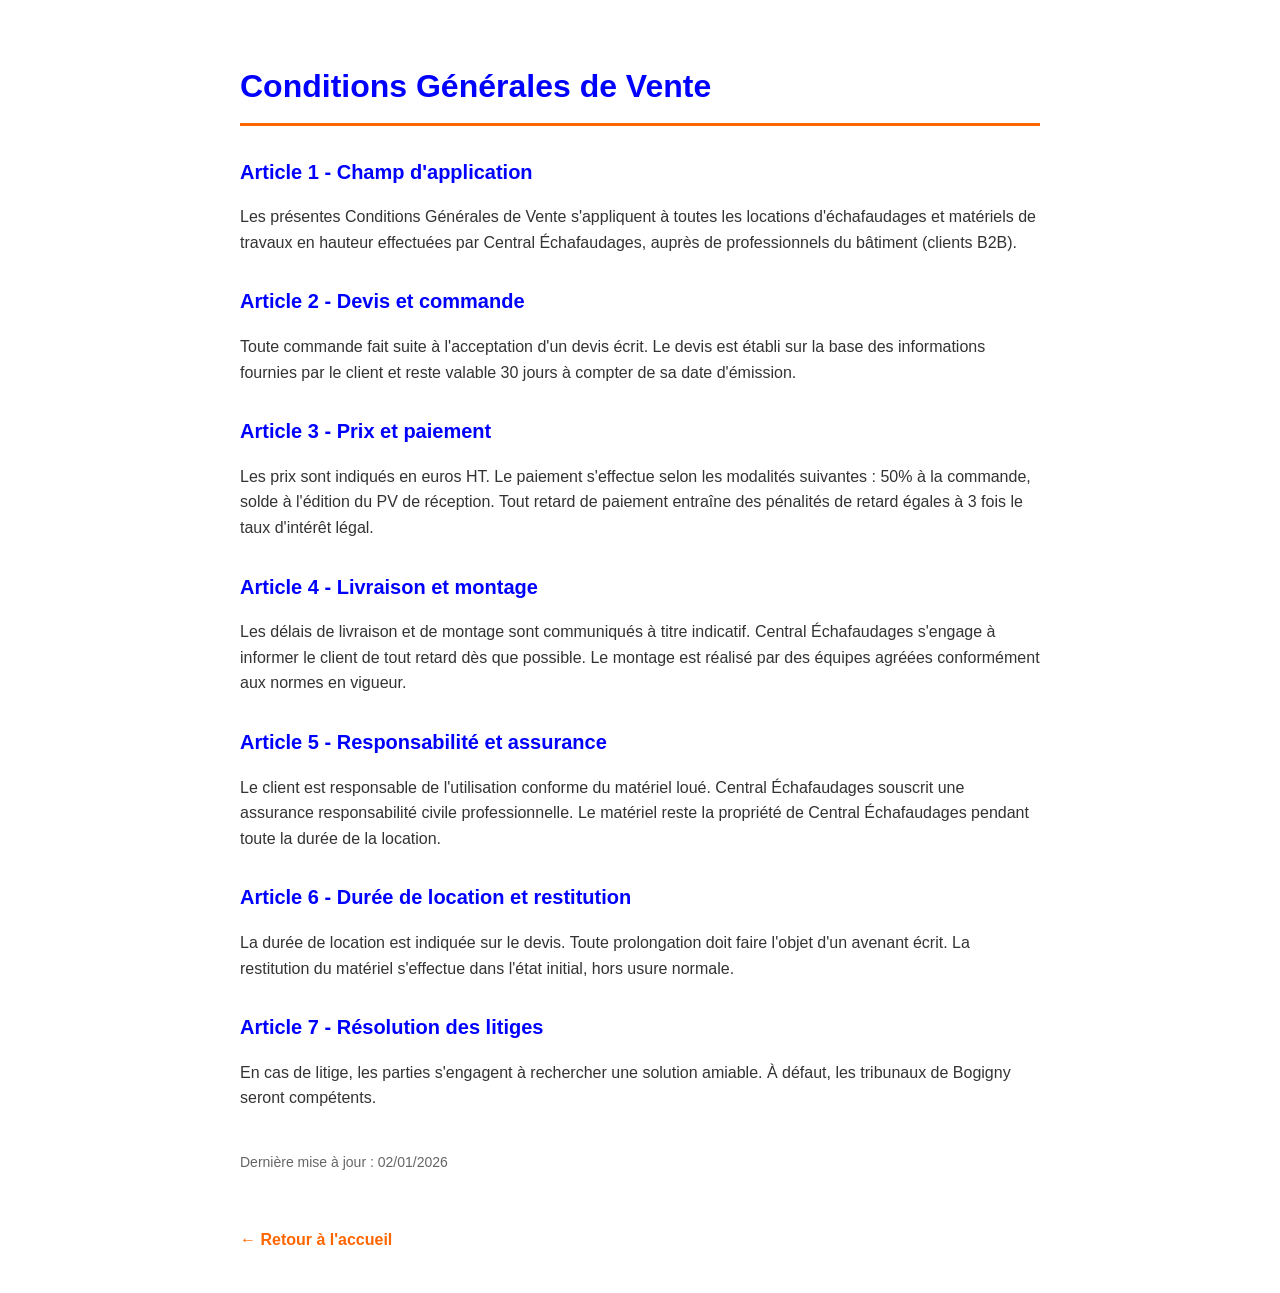
==== cgv.html @ e976c623 "Add files via upload" ====
<!DOCTYPE html>
<html lang="fr">
<head>
    <meta charset="UTF-8">
    <meta name="viewport" content="width=device-width, initial-scale=1.0">
    <title>CGV | Central Échafaudages</title>
    <style>
        body {
            font-family: -apple-system, BlinkMacSystemFont, 'Segoe UI', Roboto, sans-serif;
            max-width: 800px;
            margin: 0 auto;
            padding: 40px 20px;
            line-height: 1.6;
            color: #333;
        }
        h1 {
            color: #0000FF;
            border-bottom: 3px solid #FF6600;
            padding-bottom: 10px;
        }
        h2 {
            color: #0000FF;
            margin-top: 30px;
            font-size: 20px;
        }
        .back {
            display: inline-block;
            margin-top: 40px;
            color: #FF6600;
            text-decoration: none;
            font-weight: 600;
        }
    </style>
</head>
<body>
    <h1>Conditions Générales de Vente</h1>
    
    <h2>Article 1 - Champ d'application</h2>
    <p>Les présentes Conditions Générales de Vente s'appliquent à toutes les locations d'échafaudages et matériels de travaux en hauteur effectuées par Central Échafaudages, auprès de professionnels du bâtiment (clients B2B).</p>
    
    <h2>Article 2 - Devis et commande</h2>
    <p>Toute commande fait suite à l'acceptation d'un devis écrit. Le devis est établi sur la base des informations fournies par le client et reste valable 30 jours à compter de sa date d'émission.</p>
    
    <h2>Article 3 - Prix et paiement</h2>
    <p>Les prix sont indiqués en euros HT. Le paiement s'effectue selon les modalités suivantes : 50% à la commande, solde à l'édition du PV de réception. Tout retard de paiement entraîne des pénalités de retard égales à 3 fois le taux d'intérêt légal.</p>
    
    <h2>Article 4 - Livraison et montage</h2>
    <p>Les délais de livraison et de montage sont communiqués à titre indicatif. Central Échafaudages s'engage à informer le client de tout retard dès que possible. Le montage est réalisé par des équipes agréées conformément aux normes en vigueur.</p>
    
    <h2>Article 5 - Responsabilité et assurance</h2>
    <p>Le client est responsable de l'utilisation conforme du matériel loué. Central Échafaudages souscrit une assurance responsabilité civile professionnelle. Le matériel reste la propriété de Central Échafaudages pendant toute la durée de la location.</p>
    
    <h2>Article 6 - Durée de location et restitution</h2>
    <p>La durée de location est indiquée sur le devis. Toute prolongation doit faire l'objet d'un avenant écrit. La restitution du matériel s'effectue dans l'état initial, hors usure normale.</p>
    
    <h2>Article 7 - Résolution des litiges</h2>
    <p>En cas de litige, les parties s'engagent à rechercher une solution amiable. À défaut, les tribunaux de Bogigny seront compétents.</p>
    
    <p style="margin-top: 40px; color: #666; font-size: 14px;">Dernière mise à jour : 02/01/2026</p>

    <a href="index.html" class="back">← Retour à l'accueil</a>
</body>
</html>
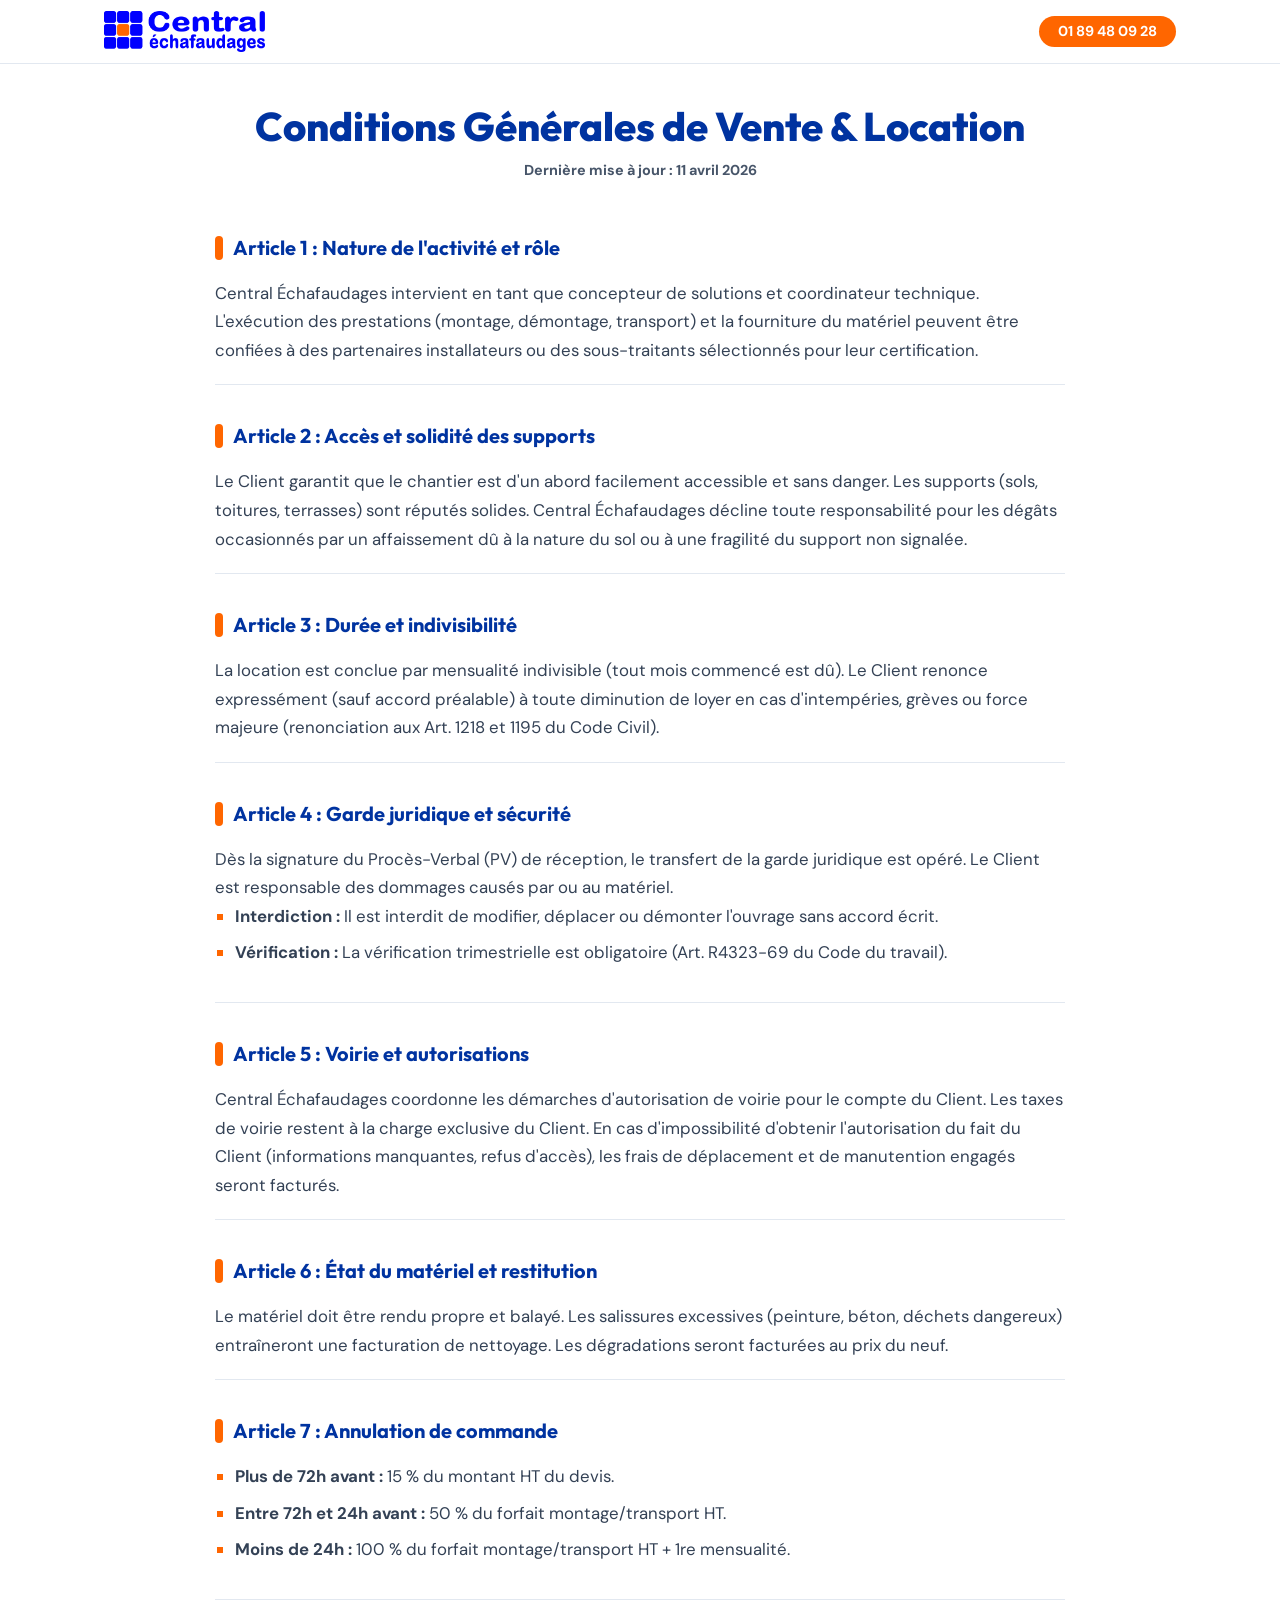
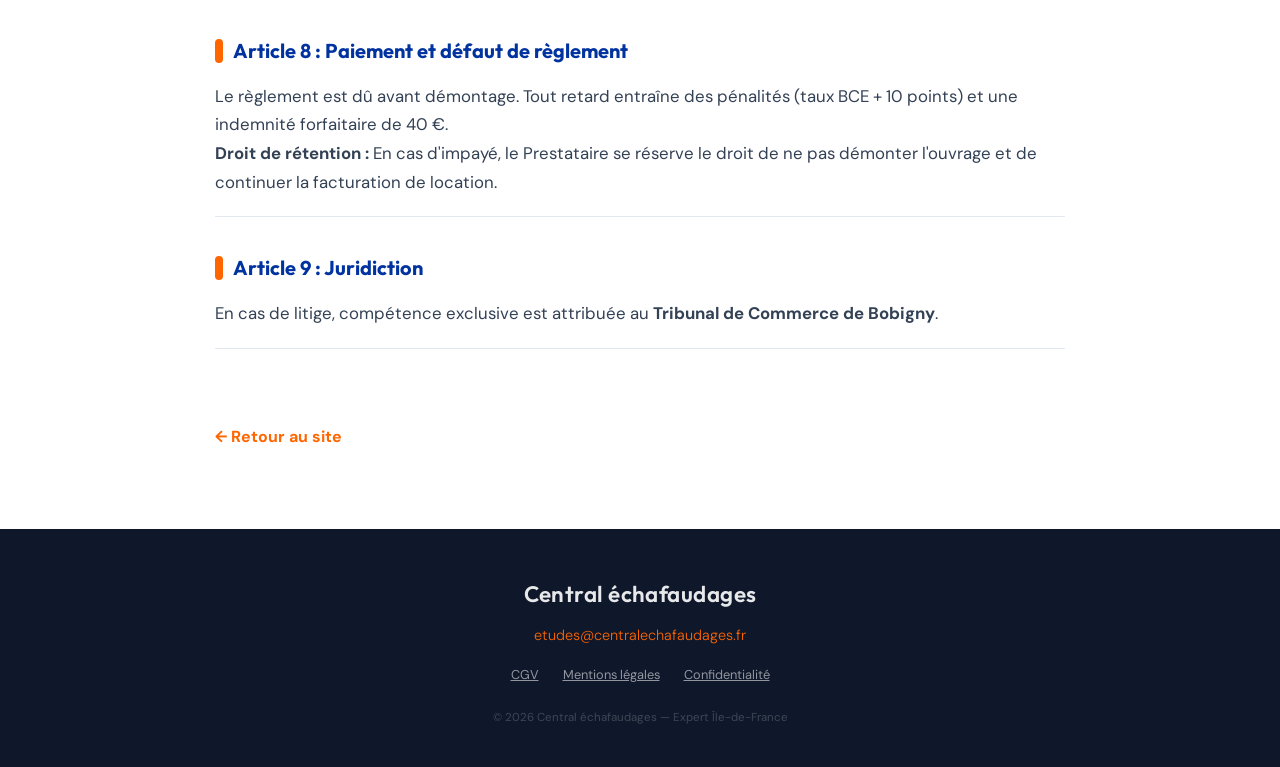
==== commit 601e758a: "Update cgv.html" ====
--- a/cgv.html
+++ b/cgv.html
@@ -4,60 +4,149 @@
     <meta charset="UTF-8">
     <meta name="viewport" content="width=device-width, initial-scale=1.0">
     <title>CGV | Central Échafaudages</title>
+    <meta name="description" content="Conditions Générales de Vente et de Location - Central Échafaudages">
+
+    <link rel="preconnect" href="https://fonts.googleapis.com">
+    <link rel="preconnect" href="https://fonts.gstatic.com" crossorigin>
+    <link href="https://fonts.googleapis.com/css2?family=DM+Sans:wght@400;700&family=Outfit:wght@700;800&display=swap" rel="stylesheet">
+    <link rel="stylesheet" href="style.css">
+
     <style>
-        body {
-            font-family: -apple-system, BlinkMacSystemFont, 'Segoe UI', Roboto, sans-serif;
-            max-width: 800px;
-            margin: 0 auto;
-            padding: 40px 20px;
-            line-height: 1.6;
-            color: #333;
+        html { scroll-snap-type: none !important; }
+        main {
+            padding-top: calc(var(--hh) + 40px);
+            padding-bottom: 80px;
+            background-color: #fff;
         }
-        h1 {
-            color: #0000FF;
-            border-bottom: 3px solid #FF6600;
-            padding-bottom: 10px;
+        .legal-content { max-width: 850px; margin: 0 auto; color: var(--dark); }
+        .legal-header { margin-bottom: 50px; text-align: center; }
+        .legal-header h1 { color: var(--blue); font-size: clamp(1.8rem, 5vw, 2.5rem); margin-bottom: 10px; }
+        .legal-header p  { font-size: 0.9rem; color: var(--mid); font-weight: 700; }
+        .article { margin-bottom: 35px; padding-bottom: 20px; border-bottom: 1px solid var(--border); }
+        .article h2 {
+            color: var(--blue); font-size: 1.25rem; margin-bottom: 15px;
+            display: flex; align-items: center; gap: 10px;
         }
-        h2 {
-            color: #0000FF;
-            margin-top: 30px;
-            font-size: 20px;
+        .article h2::before {
+            content: ""; display: inline-block; width: 8px; height: 24px;
+            background-color: var(--orange); border-radius: 4px; flex-shrink: 0;
         }
-        .back {
-            display: inline-block;
-            margin-top: 40px;
-            color: #FF6600;
-            text-decoration: none;
-            font-weight: 600;
+        .article p, .article li { font-size: 1.05rem; line-height: 1.7; color: #334155; }
+        .article ul { margin-bottom: 15px; padding-left: 20px; }
+        .article li { margin-bottom: 8px; list-style-type: square; color: var(--orange); }
+        .article li span { color: #334155; }
+        .back-link {
+            display: inline-flex; align-items: center; margin-top: 40px;
+            color: var(--orange); text-decoration: none; font-weight: 700;
+            transition: transform 0.2s;
         }
+        .back-link:hover { transform: translateX(-5px); }
+        @media print { header, footer, .back-link { display: none !important; } main { padding-top: 0; } }
     </style>
 </head>
 <body>
-    <h1>Conditions Générales de Vente</h1>
-    
-    <h2>Article 1 - Champ d'application</h2>
-    <p>Les présentes Conditions Générales de Vente s'appliquent à toutes les locations d'échafaudages et matériels de travaux en hauteur effectuées par Central Échafaudages, auprès de professionnels du bâtiment (clients B2B).</p>
-    
-    <h2>Article 2 - Devis et commande</h2>
-    <p>Toute commande fait suite à l'acceptation d'un devis écrit. Le devis est établi sur la base des informations fournies par le client et reste valable 30 jours à compter de sa date d'émission.</p>
-    
-    <h2>Article 3 - Prix et paiement</h2>
-    <p>Les prix sont indiqués en euros HT. Le paiement s'effectue selon les modalités suivantes : 50% à la commande, solde à l'édition du PV de réception. Tout retard de paiement entraîne des pénalités de retard égales à 3 fois le taux d'intérêt légal.</p>
-    
-    <h2>Article 4 - Livraison et montage</h2>
-    <p>Les délais de livraison et de montage sont communiqués à titre indicatif. Central Échafaudages s'engage à informer le client de tout retard dès que possible. Le montage est réalisé par des équipes agréées conformément aux normes en vigueur.</p>
-    
-    <h2>Article 5 - Responsabilité et assurance</h2>
-    <p>Le client est responsable de l'utilisation conforme du matériel loué. Central Échafaudages souscrit une assurance responsabilité civile professionnelle. Le matériel reste la propriété de Central Échafaudages pendant toute la durée de la location.</p>
-    
-    <h2>Article 6 - Durée de location et restitution</h2>
-    <p>La durée de location est indiquée sur le devis. Toute prolongation doit faire l'objet d'un avenant écrit. La restitution du matériel s'effectue dans l'état initial, hors usure normale.</p>
-    
-    <h2>Article 7 - Résolution des litiges</h2>
-    <p>En cas de litige, les parties s'engagent à rechercher une solution amiable. À défaut, les tribunaux de Bogigny seront compétents.</p>
-    
-    <p style="margin-top: 40px; color: #666; font-size: 14px;">Dernière mise à jour : 02/01/2026</p>
 
-    <a href="index.html" class="back">← Retour à l'accueil</a>
+    <header>
+        <div class="container">
+            <div class="header-inner">
+                <a href="index.html#home" class="logo-link" aria-label="Central Échafaudages — accueil">
+                    <img src="logo.png" alt="Central Échafaudages" class="logo-img" width="160" height="40">
+                </a>
+                <a href="tel:0189480928" class="btn-call-header">01 89 48 09 28</a>
+            </div>
+        </div>
+    </header>
+
+    <main>
+        <div class="container">
+            <div class="legal-content">
+
+                <div class="legal-header">
+                    <h1>Conditions Générales de Vente &amp; Location</h1>
+                    <p>Dernière mise à jour : 11 avril 2026</p>
+                </div>
+
+                <div class="article">
+                    <h2>Article 1 : Nature de l'activité et rôle</h2>
+                    <p>Central Échafaudages intervient en tant que concepteur de solutions et coordinateur technique. L'exécution des prestations (montage, démontage, transport) et la fourniture du matériel peuvent être confiées à des partenaires installateurs ou des sous-traitants sélectionnés pour leur certification.</p>
+                </div>
+
+                <div class="article">
+                    <h2>Article 2 : Accès et solidité des supports</h2>
+                    <p>Le Client garantit que le chantier est d'un abord facilement accessible et sans danger. Les supports (sols, toitures, terrasses) sont réputés solides. Central Échafaudages décline toute responsabilité pour les dégâts occasionnés par un affaissement dû à la nature du sol ou à une fragilité du support non signalée.</p>
+                </div>
+
+                <div class="article">
+                    <h2>Article 3 : Durée et indivisibilité</h2>
+                    <p>La location est conclue par mensualité indivisible (tout mois commencé est dû). Le Client renonce expressément (sauf accord préalable) à toute diminution de loyer en cas d'intempéries, grèves ou force majeure (renonciation aux Art. 1218 et 1195 du Code Civil). </p>
+                </div>
+
+                <div class="article">
+                    <h2>Article 4 : Garde juridique et sécurité</h2>
+                    <p>Dès la signature du Procès-Verbal (PV) de réception, le transfert de la garde juridique est opéré. Le Client est responsable des dommages causés par ou au matériel.</p>
+                    <ul>
+                        <li><span><strong>Interdiction :</strong> Il est interdit de modifier, déplacer ou démonter l'ouvrage sans accord écrit.</span></li>
+                        <li><span><strong>Vérification :</strong> La vérification trimestrielle est obligatoire (Art. R4323-69 du Code du travail).</span></li>
+                    </ul>
+                </div>
+
+                <div class="article">
+                    <h2>Article 5 : Voirie et autorisations</h2>
+                    <!--
+                      Note : Central Échafaudages gère les démarches de voirie pour ses clients
+                      (cf. description de service). L'article précise la répartition des
+                      responsabilités et des coûts entre les parties.
+                    -->
+                    <p>Central Échafaudages coordonne les démarches d'autorisation de voirie pour le compte du Client. Les taxes de voirie restent à la charge exclusive du Client. En cas d'impossibilité d'obtenir l'autorisation du fait du Client (informations manquantes, refus d'accès), les frais de déplacement et de manutention engagés seront facturés.</p>
+                </div>
+
+                <div class="article">
+                    <h2>Article 6 : État du matériel et restitution</h2>
+                    <p>Le matériel doit être rendu propre et balayé. Les salissures excessives (peinture, béton, déchets dangereux) entraîneront une facturation de nettoyage. Les dégradations seront facturées au prix du neuf.</p>
+                </div>
+
+                <div class="article">
+                    <h2>Article 7 : Annulation de commande</h2>
+                    <ul>
+                        <li><span><strong>Plus de 72h avant :</strong> 15 % du montant HT du devis.</span></li>
+                        <li><span><strong>Entre 72h et 24h avant :</strong> 50 % du forfait montage/transport HT.</span></li>
+                        <li><span><strong>Moins de 24h :</strong> 100 % du forfait montage/transport HT + 1re mensualité.</span></li>
+                    </ul>
+                </div>
+
+                <div class="article">
+                    <h2>Article 8 : Paiement et défaut de règlement</h2>
+                    <p>Le règlement est dû avant démontage. Tout retard entraîne des pénalités (taux BCE + 10 points) et une indemnité forfaitaire de 40 €.</p>
+                    <p><strong>Droit de rétention :</strong> En cas d'impayé, le Prestataire se réserve le droit de ne pas démonter l'ouvrage et de continuer la facturation de location.</p>
+                </div>
+
+                <div class="article">
+                    <h2>Article 9 : Juridiction</h2>
+                    <p>En cas de litige, compétence exclusive est attribuée au <strong>Tribunal de Commerce de Bobigny</strong>.</p>
+                </div>
+
+                <a href="index.html" class="back-link">← Retour au site</a>
+
+            </div>
+        </div>
+    </main>
+
+    <footer>
+        <div class="container">
+            <div class="footer-inner">
+                <p class="footer-brand">Central échafaudages</p>
+                <a href="mailto:etudes@centralechafaudages.fr" class="footer-email">
+                    etudes@centralechafaudages.fr
+                </a>
+                <nav class="footer-links">
+                    <a href="cgv.html">CGV</a>
+                    <a href="mentions-legales.html">Mentions légales</a>
+                    <a href="politique-confidentialite.html">Confidentialité</a>
+                </nav>
+                <p class="footer-copy">&copy; 2026 Central échafaudages — Expert Île-de-France</p>
+            </div>
+        </div>
+    </footer>
+
 </body>
 </html>
--- a/style.css
+++ b/style.css
@@ -0,0 +1,527 @@
+/* ═══════════════════════════════════════════════════════════════
+   Central Échafaudages — style.css
+   CSS externalisé : permet de supprimer 'unsafe-inline' de style-src
+   dans la CSP (voir _headers).
+═══════════════════════════════════════════════════════════════ */
+
+/* ── Reset ──────────────────────────────────────────────────── */
+*, *::before, *::after { box-sizing: border-box; margin: 0; padding: 0; }
+
+:root {
+    --blue:   #0033A0;
+    --orange: #FF6600;
+    --dark:   #0f172a;
+    --mid:    #475569;
+    --light:  #f8fafc;
+    --border: #e2e8f0;
+    --w:      70rem;
+    --hh:     64px;
+    --hh-mobile: 88px; /* header mobile empilé */
+}
+
+/* ── Scroll-snap ────────────────────────────────────────────── */
+html {
+    scroll-behavior: smooth;
+    scroll-snap-type: y proximity;
+}
+@media (min-width: 769px) {
+    html { scroll-snap-type: y mandatory; }
+}
+
+body {
+    font-family: 'DM Sans', sans-serif;
+    background: #fff;
+    color: var(--dark);
+    line-height: 1.6;
+    overflow-x: hidden;
+}
+
+/* ── Utilitaires ────────────────────────────────────────────── */
+.sr-only {
+    position: absolute; width: 1px; height: 1px; padding: 0;
+    margin: -1px; overflow: hidden; clip: rect(0,0,0,0);
+    white-space: nowrap; border: 0;
+}
+.hidden { display: none !important; }
+.container {
+    max-width: var(--w);
+    margin: 0 auto;
+    width: 100%;
+    padding: 0 1.5rem;
+}
+
+/* ── Header ─────────────────────────────────────────────────── */
+header {
+    position: fixed; top: 0; width: 100%; z-index: 200;
+    background: #fff; border-bottom: 1px solid var(--border);
+    display: flex; align-items: center;
+}
+
+/* MOBILE : logo + téléphone empilés verticalement */
+@media (max-width: 768px) {
+    header { height: var(--hh-mobile); }
+    .header-inner {
+        flex-direction: column;
+        align-items: center;
+        justify-content: center;
+        gap: 0.35rem;
+        padding: 0.5rem 0;
+    }
+}
+/* DESKTOP : disposition côte à côte */
+@media (min-width: 769px) {
+    header { height: var(--hh); }
+    .header-inner {
+        flex-direction: row;
+        justify-content: space-between;
+        align-items: center;
+    }
+}
+
+.header-inner { display: flex; width: 100%; }
+
+/* Logo */
+.logo-link { display: flex; align-items: center; line-height: 0; }
+.logo-img  { height: 2rem; width: auto; display: block; }
+@media (min-width: 769px) { .logo-img { height: 2.6rem; } }
+
+.btn-call-header {
+    background: var(--orange); color: #fff;
+    padding: 0.5rem 1.2rem; border-radius: 50px;
+    font-weight: 700; text-decoration: none;
+    line-height: 1; white-space: nowrap;
+    display: flex; align-items: center;
+    transition: background 0.2s;
+}
+@media (max-width: 768px) { .btn-call-header { font-size: 0.95rem; } }
+@media (min-width: 769px) { .btn-call-header { font-size: 0.9rem; } }
+.btn-call-header:hover { background: #cc5200; }
+.btn-call-header:focus-visible { outline: 3px solid var(--orange); outline-offset: 3px; }
+
+/* ── Sections ───────────────────────────────────────────────── */
+section {
+    scroll-snap-align: start;
+    scroll-snap-stop: always;
+    min-height: 100dvh;
+    display: flex;
+    flex-direction: column;
+    justify-content: center;
+}
+/* Compense la hauteur du header selon le breakpoint */
+@media (max-width: 768px)  { section { padding-top: var(--hh-mobile); } }
+@media (min-width: 769px)  { section { padding-top: var(--hh); } }
+
+/* ── Typographie ────────────────────────────────────────────── */
+h1 {
+    font-family: 'Outfit', sans-serif;
+    font-size: clamp(1.85rem, 6vw, 3.5rem);
+    font-weight: 800; color: var(--blue); line-height: 1.12;
+}
+h2 {
+    font-family: 'Outfit', sans-serif;
+    font-size: clamp(1.35rem, 4vw, 2.2rem);
+    font-weight: 700; color: var(--blue);
+}
+h3 { font-size: 1rem; font-weight: 700; color: #fff; margin-bottom: 0.6rem; }
+
+/* ── Boutons principaux ─────────────────────────────────────── */
+.btn-main {
+    display: flex; align-items: center; justify-content: center;
+    width: 100%;
+    padding: 1rem 1.5rem; border-radius: 0.8rem;
+    font-family: inherit; font-weight: 700; font-size: 0.95rem;
+    text-decoration: none; text-align: center;
+    text-transform: uppercase; letter-spacing: 0.05em;
+    border: none; cursor: pointer; min-height: 52px;
+    transition: filter 0.2s, transform 0.1s;
+}
+.btn-main:hover  { filter: brightness(1.1); }
+.btn-main:active { transform: scale(0.97); }
+.btn-main:focus-visible { outline: 3px solid var(--orange); outline-offset: 3px; }
+.btn-orange { background: var(--orange); color: #fff; }
+.btn-blue   { background: var(--blue);   color: #fff; }
+@media (min-width: 480px) { .btn-main { width: auto; min-width: 14rem; } }
+
+/* ── HOME ───────────────────────────────────────────────────── */
+#home { text-align: center; }
+#home .container {
+    display: flex; flex-direction: column;
+    align-items: center; gap: 1.25rem;
+    padding: 2rem 1.5rem;
+}
+#home .badge {
+    display: inline-flex; align-items: center; gap: 0.5rem;
+    background: #eff6ff; color: #1e3a8a;
+    padding: 0.45rem 1rem; border-radius: 50px;
+    font-size: 0.78rem; font-weight: 600; border: 1px solid #bfdbfe;
+}
+#home p.lead {
+    color: var(--mid); font-size: 1rem; max-width: 32rem;
+}
+@media (min-width: 769px) { #home p.lead { font-size: 1.1rem; } }
+.home-btns {
+    display: flex; flex-direction: column;
+    gap: 0.75rem; width: 100%; max-width: 22rem;
+    align-self: center;
+}
+@media (min-width: 480px) {
+    .home-btns { flex-direction: row; max-width: none; justify-content: center; }
+}
+
+/* ── EXPERT ─────────────────────────────────────────────────── */
+#expert { background: var(--light); }
+#expert .container { padding: 2rem 1.5rem; }
+#expert h2 { text-align: center; margin-bottom: 1.5rem; }
+
+.cards-grid { display: grid; gap: 1rem; }
+@media (min-width: 600px) {
+    .cards-grid { grid-template-columns: repeat(3, 1fr); }
+}
+
+.card-dark {
+    background: var(--dark);
+    padding: 2rem 1.75rem;
+    border-radius: 1rem;
+    color: #fff;
+    display: flex;
+    flex-direction: column;
+    justify-content: flex-start;
+    overflow: hidden;
+}
+@media (min-width: 600px) {
+    .card-dark { aspect-ratio: 1; }
+}
+
+/*
+  NOUVEAU : chiffre isolé grand en titre
+  Remplace l'ancien .card-num
+  Mobile : 2.5rem / Desktop : 4rem
+*/
+.card-num-big {
+    font-family: 'Outfit', sans-serif;
+    font-weight: 800;
+    color: var(--orange);
+    line-height: 1;
+    display: block;
+    margin-bottom: 0.75rem;
+    font-size: 2.5rem;
+}
+@media (min-width: 600px) {
+    .card-num-big { font-size: 4rem; margin-bottom: 0.5rem; }
+}
+
+/* Titre h3 des piliers */
+.card-dark h3 {
+    font-size: 1rem;
+    font-weight: 700; color: #fff;
+    margin-bottom: 0.6rem; line-height: 1.3;
+}
+@media (min-width: 600px) {
+    .card-dark h3 { font-size: 1.15rem; margin-bottom: 0.75rem; }
+}
+
+/* Texte descriptif des piliers */
+.card-dark p {
+    color: #94a3b8; line-height: 1.65;
+    font-size: 0.95rem;
+}
+@media (min-width: 600px) {
+    .card-dark p { font-size: 1rem; }
+}
+
+/* ── PHOTOS ─────────────────────────────────────────────────── */
+#photos .container { padding: 2rem 1.5rem; }
+#photos h2 { text-align: center; margin-bottom: 1.25rem; }
+.photos-grid {
+    display: grid;
+    grid-template-columns: repeat(2, 1fr);
+    gap: 0.75rem;
+}
+@media (min-width: 600px) {
+    .photos-grid { grid-template-columns: repeat(4, 1fr); }
+}
+.photo-card {
+    position: relative; border-radius: 0.9rem;
+    overflow: hidden; aspect-ratio: 1;
+}
+.photo-card img { width: 100%; height: 100%; object-fit: cover; display: block; }
+.photo-label {
+    position: absolute; bottom: 0; width: 100%;
+    padding: 0.65rem 0.75rem;
+    background: linear-gradient(transparent, rgba(0,0,0,0.82));
+    color: #fff; font-weight: 700; font-size: 0.72rem;
+}
+@media (min-width: 769px) { .photo-label { font-size: 0.82rem; } }
+
+/* ── CARTE ──────────────────────────────────────────────────── */
+#carte .container { padding: 2rem 1.5rem; }
+
+/*
+  MOBILE : texte en haut, carte en dessous et plus grande
+  DESKTOP : côte à côte
+*/
+.carte-layout { display: grid; gap: 1.5rem; align-items: center; }
+
+@media (max-width: 768px) {
+    .carte-layout {
+        grid-template-columns: 1fr;
+        grid-template-rows: auto 1fr;
+    }
+    .carte-text { order: 0; text-align: center; }
+    #idf-svg    { order: 1; max-height: 72vw; min-height: 260px; }
+}
+@media (min-width: 769px) {
+    .carte-layout { grid-template-columns: 1fr 1.2fr; gap: 3rem; }
+    #idf-svg { width: 100%; height: auto; }
+}
+
+.carte-text h2 { margin-bottom: 0.75rem; }
+.carte-text p {
+    margin-top: 0.75rem; color: var(--mid); font-style: italic;
+    border-left: 3px solid var(--orange);
+    padding-left: 1rem; font-size: 0.95rem;
+}
+#idf-svg { width: 100%; display: block; }
+
+.dept path {
+    fill: rgba(0,51,160,0.82); stroke: #fff; stroke-width: 1.2;
+    transition: fill 0.25s;
+}
+.dept:hover path,
+.dept:focus-within path { fill: var(--orange); }
+.dept-label {
+    font-size: 11px; font-weight: 800;
+    fill: #fff; text-anchor: middle; pointer-events: none;
+}
+
+/* ── CONTACT ────────────────────────────────────────────────── */
+#contact { position: relative; }
+#contact .container { padding: 1.5rem 1.5rem 2rem; }
+
+.contact-layout { display: grid; gap: 2rem; align-items: start; }
+@media (min-width: 1024px) {
+    .contact-layout {
+        grid-template-columns: 1fr 1fr;
+        align-items: center;
+        gap: 4rem;
+    }
+}
+
+/* Citation fondateur */
+.contact-quote .kicker {
+    font-size: 0.7rem; font-weight: 800; text-transform: uppercase;
+    letter-spacing: 0.1em; color: var(--mid); margin-bottom: 1rem;
+}
+.contact-quote blockquote {
+    font-style: italic; color: var(--mid);
+    border-left: 4px solid var(--orange);
+    padding-left: 1.25rem; margin: 1rem 0;
+}
+/* Chaque phrase */
+.contact-quote blockquote p {
+    font-size: 1rem;
+    line-height: 1.6;
+}
+/* Interligne réduit entre les deux phrases */
+.contact-quote blockquote p + p { margin-top: 0.3rem; }
+/* PC : police agrandie */
+@media (min-width: 769px) {
+    .contact-quote blockquote p { font-size: 1.25rem; line-height: 1.7; }
+    .contact-quote blockquote p + p { margin-top: 0.4rem; }
+}
+.contact-quote .founder {
+    font-weight: 800; color: var(--blue); font-size: 0.88rem;
+}
+
+/* Boîte formulaire */
+.form-box {
+    background: var(--blue);
+    padding: 1.75rem 1.5rem;
+    border-radius: 1.5rem;
+    color: #fff; width: 100%;
+    transition: border-radius 0.25s ease, padding 0.25s ease;
+}
+@media (min-width: 769px) {
+    .form-box {
+        padding: 2.5rem;
+        border-radius: 2rem;
+        max-width: 520px;
+        justify-self: end;
+    }
+}
+@media (min-width: 1024px) { .form-box { max-width: 100%; } }
+
+.form-box > h2 {
+    font-size: 1.15rem; color: #fff;
+    margin-bottom: 1.25rem; font-weight: 700;
+}
+
+/* ── Plein écran formulaire (mobile uniquement) ─────────────── */
+@media (max-width: 768px) {
+    .form-box.form-fs {
+        position: fixed; inset: 0; z-index: 300;
+        border-radius: 0; overflow-y: auto;
+        padding-top:    max(1.25rem, env(safe-area-inset-top));
+        padding-left:   max(1.25rem, env(safe-area-inset-left));
+        padding-right:  max(1.25rem, env(safe-area-inset-right));
+        padding-bottom: max(2rem,    env(safe-area-inset-bottom));
+    }
+    .form-close-btn {
+        display: inline-flex; align-items: center; gap: 0.4rem;
+        background: rgba(255,255,255,0.12);
+        border: 1px solid rgba(255,255,255,0.2);
+        color: #fff; font-size: 0.82rem; font-weight: 700;
+        padding: 0.5rem 1rem; border-radius: 50px;
+        cursor: pointer; font-family: inherit; margin-bottom: 1.25rem;
+    }
+    .form-close-btn:focus-visible { outline: 3px solid #fff; outline-offset: 2px; }
+    .form-box:not(.form-fs) .form-close-btn { display: none; }
+}
+@media (min-width: 769px) { .form-close-btn { display: none; } }
+
+/* ── Éléments formulaire ────────────────────────────────────── */
+.form-section { display: flex; flex-direction: column; gap: 0.9rem; }
+
+.field-label {
+    display: block; font-size: 0.68rem; font-weight: 700;
+    text-transform: uppercase; letter-spacing: 0.08em;
+    color: rgba(255,255,255,0.6); margin-bottom: 0.35rem;
+}
+
+.text-input {
+    width: 100%; padding: 0.9rem 1rem;
+    background: rgba(255,255,255,0.1);
+    border: 1px solid rgba(255,255,255,0.2);
+    border-radius: 0.75rem; color: #fff;
+    font-family: inherit; outline: none;
+    font-size: max(1rem, 16px);
+    transition: border-color 0.2s;
+}
+.text-input::placeholder { color: rgba(255,255,255,0.38); }
+.text-input:focus         { border-color: rgba(255,255,255,0.65); }
+.text-input:focus-visible { outline: 3px solid rgba(255,255,255,0.45); outline-offset: 2px; }
+
+/* Radios */
+.radio-grid { display: grid; grid-template-columns: 1fr 1fr; gap: 0.55rem; }
+.radio-input { position: absolute; opacity: 0; width: 0; height: 0; }
+.radio-input:focus-visible + .radio-label { outline: 3px solid #fff; outline-offset: 2px; }
+.radio-label {
+    display: flex; flex-direction: column;
+    align-items: center; justify-content: center;
+    min-height: 52px; padding: 0.85rem 0.4rem;
+    background: rgba(255,255,255,0.08);
+    border: 1px solid rgba(255,255,255,0.15);
+    border-radius: 0.75rem; text-align: center; cursor: pointer;
+    font-size: 0.84rem; font-weight: 600; color: #fff;
+    transition: background 0.15s; user-select: none; line-height: 1.3;
+}
+.radio-label:active { background: rgba(255,255,255,0.18); }
+.radio-input:checked + .radio-label {
+    background: var(--orange); border-color: rgba(255,255,255,0.35);
+}
+
+/* Bouton submit */
+.btn-submit {
+    width: 100%; padding: 1rem; min-height: 52px;
+    border-radius: 0.75rem;
+    background: var(--orange); color: #fff;
+    font-weight: 700; font-size: 1rem;
+    text-transform: uppercase; letter-spacing: 0.04em;
+    border: none; cursor: pointer; font-family: inherit;
+    transition: background 0.2s, transform 0.1s;
+    margin-top: 0.25rem;
+}
+.btn-submit:hover   { background: #cc5200; }
+.btn-submit:active  { transform: scale(0.99); }
+.btn-submit:disabled { opacity: 0.55; cursor: not-allowed; }
+.btn-submit:focus-visible { outline: 3px solid #fff; outline-offset: 3px; }
+
+.btn-back {
+    flex: 0 0 auto; padding: 0.9rem 1.25rem; min-height: 52px;
+    border-radius: 0.75rem;
+    background: rgba(255,255,255,0.1);
+    border: 1px solid rgba(255,255,255,0.22);
+    color: #fff; font-weight: 700; cursor: pointer;
+    font-family: inherit; font-size: 0.92rem;
+    transition: background 0.15s;
+}
+.btn-back:hover { background: rgba(255,255,255,0.18); }
+.btn-back:focus-visible { outline: 3px solid #fff; outline-offset: 3px; }
+
+/* RGPD */
+.rgpd-row { display: flex; align-items: flex-start; gap: 0.75rem; }
+.rgpd-row input[type="checkbox"] {
+    width: 1.25rem; height: 1.25rem; flex-shrink: 0;
+    margin-top: 0.1rem; accent-color: var(--orange); cursor: pointer;
+}
+.rgpd-row input:focus-visible { outline: 3px solid #fff; outline-offset: 2px; }
+.rgpd-row label {
+    font-size: 0.72rem; color: rgba(255,255,255,0.68);
+    line-height: 1.6; cursor: pointer;
+}
+.rgpd-row label a { color: rgba(255,255,255,0.9); text-decoration: underline; }
+
+/* Erreurs */
+.form-error {
+    background: rgba(239,68,68,0.15);
+    border: 1px solid rgba(239,68,68,0.4);
+    border-radius: 0.5rem; padding: 0.7rem 0.9rem;
+    font-size: 0.84rem; color: #fca5a5; line-height: 1.5;
+}
+
+/* Succès */
+.success-msg {
+    padding: 1.5rem; text-align: center;
+    background: rgba(255,255,255,0.1); border-radius: 1rem;
+    border: 1px solid rgba(134,239,172,0.35);
+    color: #86efac; font-weight: 700;
+    font-size: 0.95rem; line-height: 1.7;
+}
+
+/* ── FOOTER ─────────────────────────────────────────────────── */
+footer {
+    scroll-snap-align: start;
+    padding: 3rem 0 2.5rem;
+    background: var(--dark); color: #fff; text-align: center;
+}
+.footer-inner {
+    display: flex; flex-direction: column;
+    align-items: center; gap: 0.7rem;
+}
+.footer-brand {
+    font-family: 'Outfit', sans-serif;
+    font-weight: 600; font-size: 1.4rem;
+    letter-spacing: 0.02em;
+    color: rgba(255,255,255,0.9);
+}
+.footer-email {
+    color: var(--orange); font-size: 0.9rem;
+    text-decoration: none; font-weight: 300;
+}
+.footer-email:hover { text-decoration: underline; }
+.footer-links {
+    display: flex; justify-content: center;
+    gap: 1.5rem; flex-wrap: wrap; margin-top: 0.4rem;
+}
+.footer-links a {
+    color: rgba(255,255,255,0.55);
+    text-decoration: underline; font-size: 0.8rem;
+}
+.footer-links a:hover { color: #fff; }
+.footer-copy {
+    color: rgba(255,255,255,0.2);
+    font-size: 0.72rem; margin-top: 0.75rem;
+}
+
+/* ── Classes utilitaires ────────────────────────────────────── */
+.txt-orange { color: #FF6600; }
+
+.hp-wrap {
+    position: absolute; left: -9999px; top: -9999px;
+    overflow: hidden; width: 1px; height: 1px;
+}
+
+.fieldset-clean { border: none; padding: 0; }
+
+.step2-btns { display: flex; gap: 0.6rem; }
+.btn-submit-flex { flex: 1; }
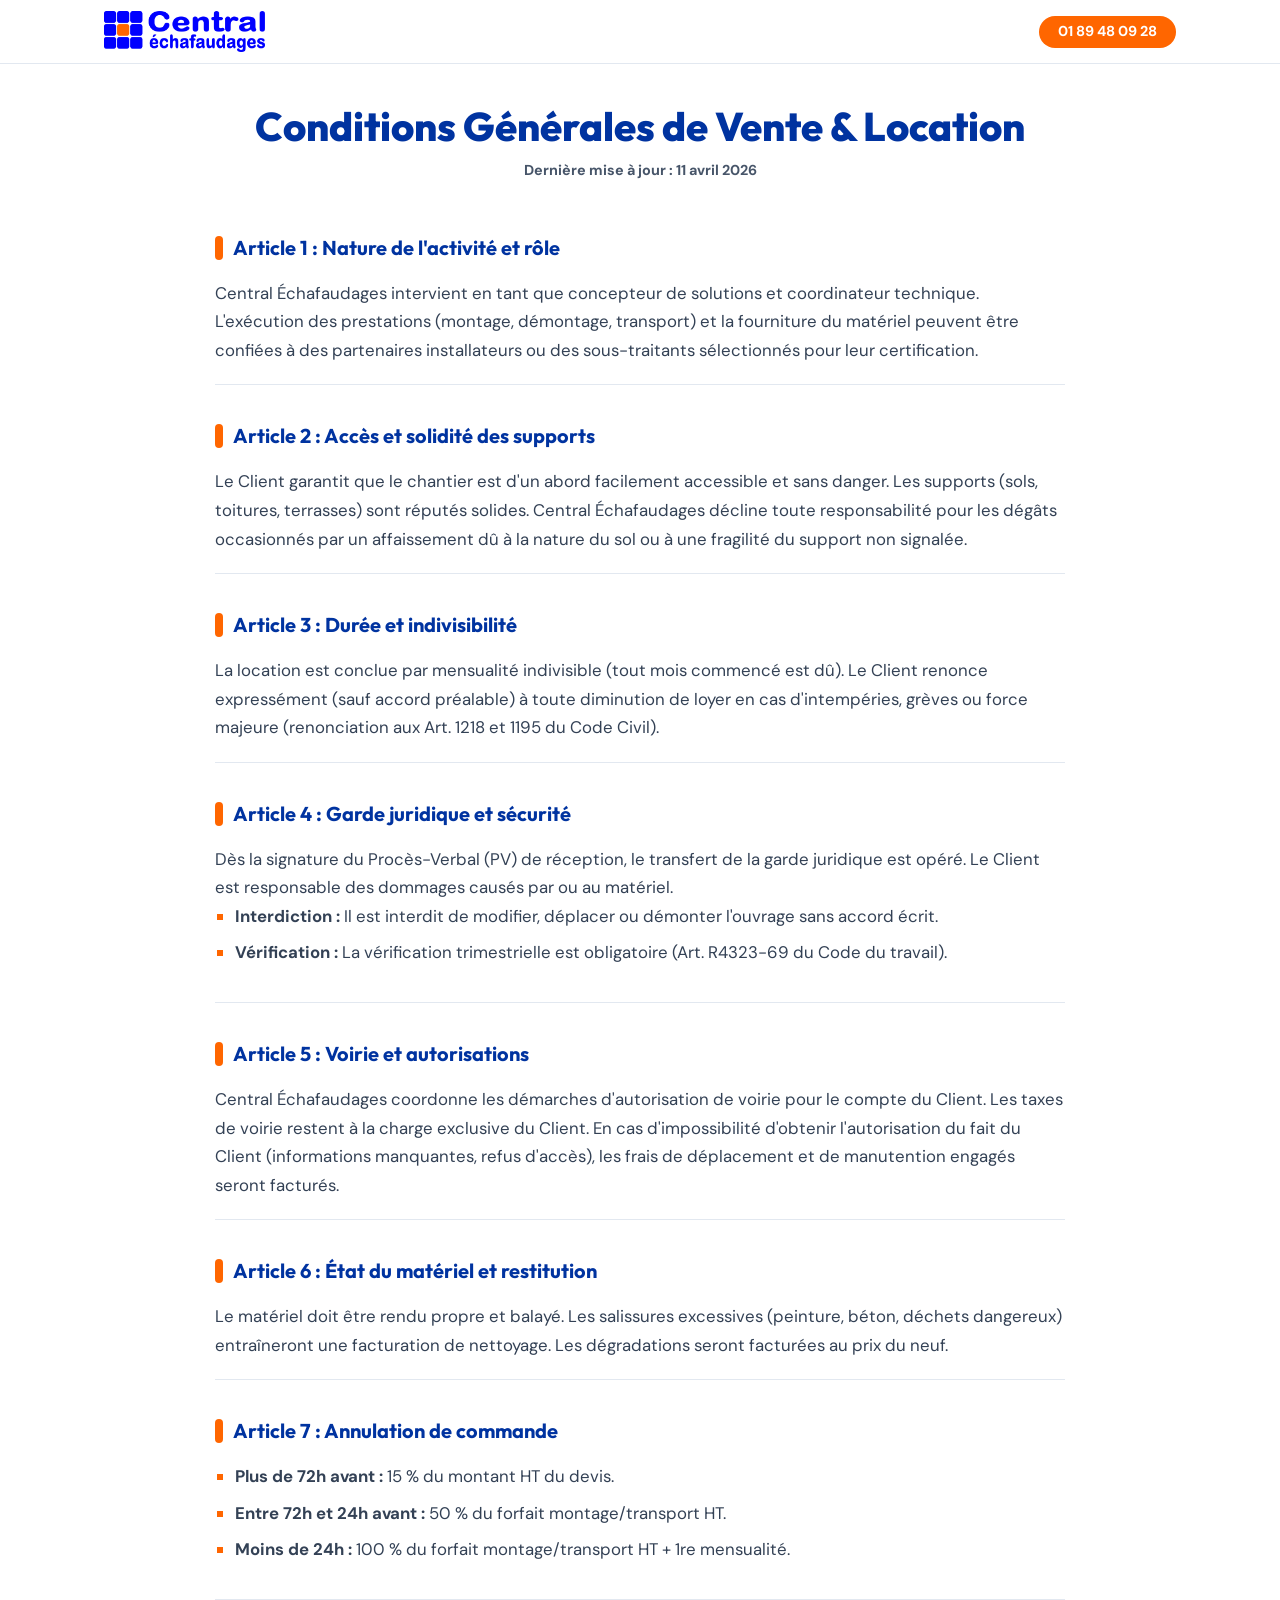
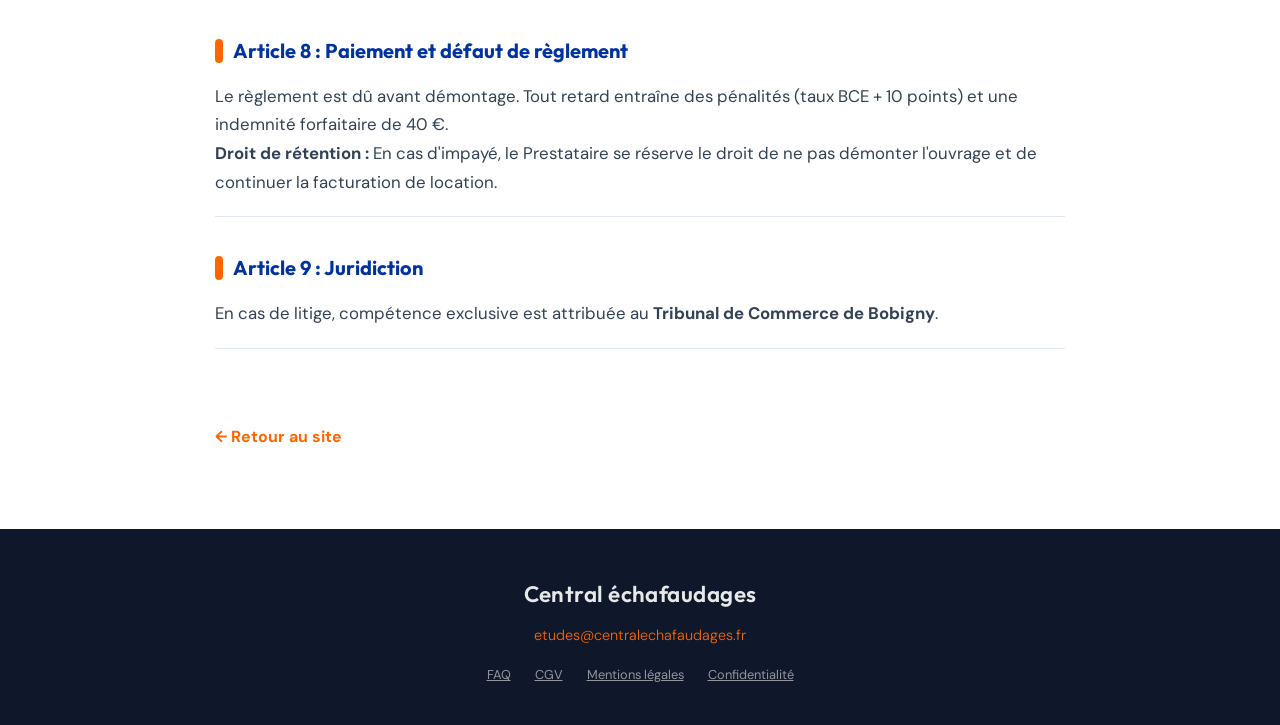
==== commit 38cfb9cf: "Update cgv.html" ====
--- a/cgv.html
+++ b/cgv.html
@@ -135,18 +135,13 @@
         <div class="container">
             <div class="footer-inner">
                 <p class="footer-brand">Central échafaudages</p>
-                <a href="mailto:etudes@centralechafaudages.fr" class="footer-email">
-                    etudes@centralechafaudages.fr
+                <a href="mailto:etudes&#64;centralechafaudages&#46;fr" class="footer-email">
+                    etudes&#64;centralechafaudages&#46;fr
                 </a>
                 <nav class="footer-links">
+                    <a href="faq.html">FAQ</a>
                     <a href="cgv.html">CGV</a>
                     <a href="mentions-legales.html">Mentions légales</a>
                     <a href="politique-confidentialite.html">Confidentialité</a>
                 </nav>
-                <p class="footer-copy">&copy; 2026 Central échafaudages — Expert Île-de-France</p>
-            </div>
-        </div>
-    </footer>
-
-</body>
-</html>
+             
--- a/style.css
+++ b/style.css
@@ -1,39 +1,31 @@
 /* ═══════════════════════════════════════════════════════════════
    Central Échafaudages — style.css
-   CSS externalisé : permet de supprimer 'unsafe-inline' de style-src
-   dans la CSP (voir _headers).
 ═══════════════════════════════════════════════════════════════ */
 
 /* ── Reset ──────────────────────────────────────────────────── */
 *, *::before, *::after { box-sizing: border-box; margin: 0; padding: 0; }
 
 :root {
-    --blue:   #0033A0;
-    --orange: #FF6600;
-    --dark:   #0f172a;
-    --mid:    #475569;
-    --light:  #f8fafc;
-    --border: #e2e8f0;
-    --w:      70rem;
-    --hh:     64px;
-    --hh-mobile: 88px; /* header mobile empilé */
+    --blue:      #0033A0;
+    --orange:    #FF6600;
+    --dark:      #0f172a;
+    --mid:       #475569;
+    --mid-dark:  #2d3748;
+    --light:     #f8fafc;
+    --border:    #e2e8f0;
+    --w:         70rem;
+    --hh:        64px;
+    --hh-mobile: 64px;  /* utilisé par les pages légales */
 }
 
 /* ── Scroll-snap ────────────────────────────────────────────── */
-html {
-    scroll-behavior: smooth;
-    scroll-snap-type: y proximity;
-}
-@media (min-width: 769px) {
-    html { scroll-snap-type: y mandatory; }
-}
+html { scroll-behavior: smooth; scroll-snap-type: y proximity; }
+@media (min-width: 769px) { html { scroll-snap-type: y mandatory; } }
 
 body {
     font-family: 'DM Sans', sans-serif;
-    background: #fff;
-    color: var(--dark);
-    line-height: 1.6;
-    overflow-x: hidden;
+    background: #fff; color: var(--dark);
+    line-height: 1.6; overflow-x: hidden;
 }
 
 /* ── Utilitaires ────────────────────────────────────────────── */
@@ -43,73 +35,47 @@
     white-space: nowrap; border: 0;
 }
 .hidden { display: none !important; }
-.container {
-    max-width: var(--w);
-    margin: 0 auto;
-    width: 100%;
-    padding: 0 1.5rem;
-}
+.container { max-width: var(--w); margin: 0 auto; width: 100%; padding: 0 1.5rem; }
 
 /* ── Header ─────────────────────────────────────────────────── */
 header {
     position: fixed; top: 0; width: 100%; z-index: 200;
     background: #fff; border-bottom: 1px solid var(--border);
-    display: flex; align-items: center;
-}
-
-/* MOBILE : logo + téléphone empilés verticalement */
-@media (max-width: 768px) {
-    header { height: var(--hh-mobile); }
-    .header-inner {
-        flex-direction: column;
-        align-items: center;
-        justify-content: center;
-        gap: 0.35rem;
-        padding: 0.5rem 0;
-    }
-}
-/* DESKTOP : disposition côte à côte */
-@media (min-width: 769px) {
-    header { height: var(--hh); }
-    .header-inner {
-        flex-direction: row;
-        justify-content: space-between;
-        align-items: center;
-    }
-}
-
-.header-inner { display: flex; width: 100%; }
-
-/* Logo */
+    height: var(--hh); display: flex; align-items: center;
+}
+.header-inner {
+    display: flex; justify-content: space-between;
+    align-items: center; width: 100%;
+}
 .logo-link { display: flex; align-items: center; line-height: 0; }
 .logo-img  { height: 2rem; width: auto; display: block; }
 @media (min-width: 769px) { .logo-img { height: 2.6rem; } }
 
+/* Mobile : logo centré sur #home */
+@media (max-width: 768px) {
+    header.home-active .header-inner { justify-content: center; }
+    header.home-active .logo-img     { height: 2.8rem; }
+    header.home-active .btn-call-header { display: none; }
+}
+
 .btn-call-header {
     background: var(--orange); color: #fff;
-    padding: 0.5rem 1.2rem; border-radius: 50px;
-    font-weight: 700; text-decoration: none;
+    padding: 0.55rem 1.2rem; border-radius: 50px;
+    font-weight: 700; text-decoration: none; font-size: 0.9rem;
     line-height: 1; white-space: nowrap;
     display: flex; align-items: center;
     transition: background 0.2s;
 }
-@media (max-width: 768px) { .btn-call-header { font-size: 0.95rem; } }
-@media (min-width: 769px) { .btn-call-header { font-size: 0.9rem; } }
 .btn-call-header:hover { background: #cc5200; }
 .btn-call-header:focus-visible { outline: 3px solid var(--orange); outline-offset: 3px; }
 
 /* ── Sections ───────────────────────────────────────────────── */
 section {
-    scroll-snap-align: start;
-    scroll-snap-stop: always;
+    scroll-snap-align: start; scroll-snap-stop: always;
     min-height: 100dvh;
-    display: flex;
-    flex-direction: column;
-    justify-content: center;
-}
-/* Compense la hauteur du header selon le breakpoint */
-@media (max-width: 768px)  { section { padding-top: var(--hh-mobile); } }
-@media (min-width: 769px)  { section { padding-top: var(--hh); } }
+    display: flex; flex-direction: column; justify-content: center;
+    padding-top: var(--hh);
+}
 
 /* ── Typographie ────────────────────────────────────────────── */
 h1 {
@@ -127,8 +93,7 @@
 /* ── Boutons principaux ─────────────────────────────────────── */
 .btn-main {
     display: flex; align-items: center; justify-content: center;
-    width: 100%;
-    padding: 1rem 1.5rem; border-radius: 0.8rem;
+    width: 100%; padding: 1rem 1.5rem; border-radius: 0.8rem;
     font-family: inherit; font-weight: 700; font-size: 0.95rem;
     text-decoration: none; text-align: center;
     text-transform: uppercase; letter-spacing: 0.05em;
@@ -144,29 +109,115 @@
 
 /* ── HOME ───────────────────────────────────────────────────── */
 #home { text-align: center; }
-#home .container {
+.home-container {
+    display: flex; flex-direction: column;
+    justify-content: space-between; align-items: center;
+    min-height: calc(100dvh - var(--hh));
+    padding: 3rem 1.5rem 3.5rem; gap: 2rem;
+}
+.home-top {
     display: flex; flex-direction: column;
     align-items: center; gap: 1.25rem;
-    padding: 2rem 1.5rem;
-}
-#home .badge {
-    display: inline-flex; align-items: center; gap: 0.5rem;
-    background: #eff6ff; color: #1e3a8a;
-    padding: 0.45rem 1rem; border-radius: 50px;
-    font-size: 0.78rem; font-weight: 600; border: 1px solid #bfdbfe;
-}
-#home p.lead {
-    color: var(--mid); font-size: 1rem; max-width: 32rem;
-}
+    flex: 1; justify-content: center;
+}
+
+/* ──────────────────────────────────────────────────────────────
+   BADGE "20 ANS" — cercle double bordure
+   ──────────────────────────────────────────────────────────────
+
+   RÉGLAGES DISPONIBLES (à modifier directement dans ce fichier) :
+
+   Taille du badge :
+     Mobile  → .stamp-svg dans @media (max-width: 768px) :
+                 width / height (défaut : 76px)
+     Desktop → .stamp-svg dans @media (min-width: 769px) :
+                 width / height (défaut : 96px)
+
+   Couleurs :
+     .stamp-bg        → couleur de fond du disque (défaut : --orange)
+     .stamp-ring-out  → couleur anneau extérieur   (défaut : blanc 90%)
+     .stamp-ring-in   → couleur anneau intérieur   (défaut : blanc 50%)
+     .stamp-number    → couleur chiffre "20"       (défaut : blanc)
+     .stamp-unit      → couleur "ANS"              (défaut : blanc 90%)
+     .stamp-sub       → couleur "expertise"        (défaut : blanc 65%)
+
+   Épaisseur des anneaux :
+     Dans le HTML, sur les éléments <circle> :
+       stroke-width="4"   → anneau extérieur
+       stroke-width="1.5" → anneau intérieur
+
+   Position sur PC (pour éviter chevauchement avec le h1) :
+     .stamp-medal dans @media (min-width: 769px) :
+       top  → distance par rapport au haut du .stamp-wrap
+       right → distance par rapport au bord droit
+
+────────────────────────────────────────────────────────────── */
+
+.stamp-wrap {
+    position: relative;
+    width: 100%;
+    display: flex;
+    flex-direction: column;
+    align-items: center;
+    gap: 1rem;
+}
+
+.stamp-medal { flex-shrink: 0; display: block; }
+
+/* Taille mobile */
+.stamp-svg { width: 76px; height: 76px; display: block; }
+
+/* PC : absolu, flotte en haut à droite du titre sans le chevaucher */
+@media (min-width: 769px) {
+    .stamp-wrap {
+        flex-direction: row;
+        align-items: flex-start;
+        justify-content: center;
+    }
+    .stamp-medal {
+        position: absolute;
+        right: 0;
+        top: -5.5rem;  /* ← ajuster si le badge touche le titre */
+    }
+    .stamp-svg { width: 96px; height: 96px; }
+}
+
+/* Couleurs des éléments SVG */
+.stamp-bg       { fill: var(--orange); }
+.stamp-ring-out { stroke: rgba(255,255,255,0.9); }
+.stamp-ring-in  { stroke: rgba(255,255,255,0.5); }
+
+.stamp-number {
+    font-family: 'Outfit', sans-serif;
+    font-weight: 800; font-size: 28px;
+    fill: #fff;
+}
+.stamp-unit {
+    font-family: 'Outfit', sans-serif;
+    font-weight: 700; font-size: 11px;
+    fill: rgba(255,255,255,0.9);
+    letter-spacing: 2.5px; text-transform: uppercase;
+}
+.stamp-sub {
+    font-family: 'DM Sans', sans-serif;
+    font-weight: 400; font-size: 8px;
+    fill: rgba(255,255,255,0.65);
+    letter-spacing: 1px;
+    font-style: italic;
+}
+
+/* ── reste du HOME ──────────────────────────────────────────── */
+#home p.lead { color: var(--mid); font-size: 1rem; max-width: 32rem; }
 @media (min-width: 769px) { #home p.lead { font-size: 1.1rem; } }
+
 .home-btns {
     display: flex; flex-direction: column;
-    gap: 0.75rem; width: 100%; max-width: 22rem;
-    align-self: center;
+    gap: 0.75rem; width: 100%; max-width: 22rem; align-self: center;
 }
 @media (min-width: 480px) {
     .home-btns { flex-direction: row; max-width: none; justify-content: center; }
 }
+.txt-orange { color: var(--orange); }
 
 /* ── EXPERT ─────────────────────────────────────────────────── */
 #expert { background: var(--light); }
@@ -174,99 +225,67 @@
 #expert h2 { text-align: center; margin-bottom: 1.5rem; }
 
 .cards-grid { display: grid; gap: 1rem; }
-@media (min-width: 600px) {
-    .cards-grid { grid-template-columns: repeat(3, 1fr); }
-}
+@media (min-width: 600px) { .cards-grid { grid-template-columns: repeat(3, 1fr); } }
 
 .card-dark {
-    background: var(--dark);
-    padding: 2rem 1.75rem;
-    border-radius: 1rem;
-    color: #fff;
-    display: flex;
-    flex-direction: column;
-    justify-content: flex-start;
-    overflow: hidden;
-}
-@media (min-width: 600px) {
-    .card-dark { aspect-ratio: 1; }
-}
-
-/*
-  NOUVEAU : chiffre isolé grand en titre
-  Remplace l'ancien .card-num
-  Mobile : 2.5rem / Desktop : 4rem
-*/
+    background: var(--dark); padding: 2rem 1.75rem;
+    border-radius: 1rem; color: #fff;
+    display: flex; flex-direction: column; overflow: hidden;
+}
+@media (min-width: 600px) { .card-dark { aspect-ratio: 1; } }
+
 .card-num-big {
-    font-family: 'Outfit', sans-serif;
-    font-weight: 800;
-    color: var(--orange);
-    line-height: 1;
-    display: block;
-    margin-bottom: 0.75rem;
-    font-size: 2.5rem;
-}
-@media (min-width: 600px) {
-    .card-num-big { font-size: 4rem; margin-bottom: 0.5rem; }
-}
-
-/* Titre h3 des piliers */
-.card-dark h3 {
-    font-size: 1rem;
-    font-weight: 700; color: #fff;
-    margin-bottom: 0.6rem; line-height: 1.3;
-}
-@media (min-width: 600px) {
-    .card-dark h3 { font-size: 1.15rem; margin-bottom: 0.75rem; }
-}
-
-/* Texte descriptif des piliers */
-.card-dark p {
-    color: #94a3b8; line-height: 1.65;
-    font-size: 0.95rem;
-}
-@media (min-width: 600px) {
-    .card-dark p { font-size: 1rem; }
-}
+    font-family: 'Outfit', sans-serif; font-weight: 800;
+    color: var(--orange); line-height: 1; display: block;
+    margin-bottom: 0.75rem; font-size: 2.5rem;
+}
+@media (min-width: 600px) { .card-num-big { font-size: 4rem; margin-bottom: 0.5rem; } }
+
+.card-dark h3 { font-size: 1rem; font-weight: 700; color: #fff; margin-bottom: 0.6rem; line-height: 1.3; }
+@media (min-width: 600px) { .card-dark h3 { font-size: 1.15rem; margin-bottom: 0.75rem; } }
+.card-dark p { color: #94a3b8; line-height: 1.65; font-size: 0.95rem; }
+@media (min-width: 600px) { .card-dark p { font-size: 1rem; } }
 
 /* ── PHOTOS ─────────────────────────────────────────────────── */
 #photos .container { padding: 2rem 1.5rem; }
 #photos h2 { text-align: center; margin-bottom: 1.25rem; }
-.photos-grid {
-    display: grid;
-    grid-template-columns: repeat(2, 1fr);
-    gap: 0.75rem;
-}
-@media (min-width: 600px) {
-    .photos-grid { grid-template-columns: repeat(4, 1fr); }
-}
-.photo-card {
-    position: relative; border-radius: 0.9rem;
-    overflow: hidden; aspect-ratio: 1;
-}
-.photo-card img { width: 100%; height: 100%; object-fit: cover; display: block; }
+
+.photos-grid { display: grid; grid-template-columns: repeat(4, 1fr); gap: 0.75rem; }
+
+@media (max-width: 599px) {
+    .photos-grid {
+        display: flex; overflow-x: auto;
+        scroll-snap-type: x mandatory; gap: 0.75rem;
+        scrollbar-width: none; -ms-overflow-style: none;
+        padding-bottom: 0.5rem;
+    }
+    .photos-grid::-webkit-scrollbar { display: none; }
+    .photos-grid .photo-card { flex: 0 0 80vw; max-width: 320px; scroll-snap-align: center; }
+}
+
+.photo-card { position: relative; border-radius: 0.9rem; overflow: hidden; aspect-ratio: 1; }
+.photo-card img {
+    width: 100%; height: 100%; object-fit: cover; display: block;
+    transition: transform 0.45s ease;
+}
+.photo-card:hover img { transform: scale(1.08); }
 .photo-label {
-    position: absolute; bottom: 0; width: 100%;
-    padding: 0.65rem 0.75rem;
+    position: absolute; bottom: 0; width: 100%; padding: 0.65rem 0.75rem;
     background: linear-gradient(transparent, rgba(0,0,0,0.82));
     color: #fff; font-weight: 700; font-size: 0.72rem;
 }
 @media (min-width: 769px) { .photo-label { font-size: 0.82rem; } }
 
+.slider-dots { display: none; justify-content: center; gap: 0.4rem; margin-top: 0.75rem; }
+@media (max-width: 599px) { .slider-dots { display: flex; } }
+.dot { width: 7px; height: 7px; border-radius: 50%; background: var(--border); transition: background 0.2s; }
+.dot.active { background: var(--orange); }
+
 /* ── CARTE ──────────────────────────────────────────────────── */
 #carte .container { padding: 2rem 1.5rem; }
-
-/*
-  MOBILE : texte en haut, carte en dessous et plus grande
-  DESKTOP : côte à côte
-*/
 .carte-layout { display: grid; gap: 1.5rem; align-items: center; }
-
 @media (max-width: 768px) {
-    .carte-layout {
-        grid-template-columns: 1fr;
-        grid-template-rows: auto 1fr;
-    }
+    .carte-layout { grid-template-columns: 1fr; }
     .carte-text { order: 0; text-align: center; }
     #idf-svg    { order: 1; max-height: 72vw; min-height: 260px; }
 }
@@ -274,89 +293,118 @@
     .carte-layout { grid-template-columns: 1fr 1.2fr; gap: 3rem; }
     #idf-svg { width: 100%; height: auto; }
 }
-
 .carte-text h2 { margin-bottom: 0.75rem; }
 .carte-text p {
     margin-top: 0.75rem; color: var(--mid); font-style: italic;
-    border-left: 3px solid var(--orange);
-    padding-left: 1rem; font-size: 0.95rem;
+    border-left: 3px solid var(--orange); padding-left: 1rem; font-size: 0.95rem;
+}
+.idf-label {
+    font-family: 'Outfit', sans-serif; font-style: italic;
+    font-weight: 800; color: var(--orange);
+    font-size: 1.1em; display: block; margin-top: 0.1rem;
 }
 #idf-svg { width: 100%; display: block; }
-
-.dept path {
-    fill: rgba(0,51,160,0.82); stroke: #fff; stroke-width: 1.2;
-    transition: fill 0.25s;
-}
-.dept:hover path,
-.dept:focus-within path { fill: var(--orange); }
-.dept-label {
-    font-size: 11px; font-weight: 800;
-    fill: #fff; text-anchor: middle; pointer-events: none;
-}
+.dept path { fill: rgba(0,51,160,0.82); stroke: #fff; stroke-width: 1.2; transition: fill 0.25s; }
+.dept:hover path, .dept:focus-within path { fill: var(--orange); }
+.dept-label { font-size: 11px; font-weight: 800; fill: #fff; text-anchor: middle; pointer-events: none; }
 
 /* ── CONTACT ────────────────────────────────────────────────── */
 #contact { position: relative; }
 #contact .container { padding: 1.5rem 1.5rem 2rem; }
-
 .contact-layout { display: grid; gap: 2rem; align-items: start; }
 @media (min-width: 1024px) {
-    .contact-layout {
-        grid-template-columns: 1fr 1fr;
-        align-items: center;
-        gap: 4rem;
-    }
-}
-
-/* Citation fondateur */
+    .contact-layout { grid-template-columns: 1fr 1fr; align-items: center; gap: 4rem; }
+}
+
 .contact-quote .kicker {
     font-size: 0.7rem; font-weight: 800; text-transform: uppercase;
     letter-spacing: 0.1em; color: var(--mid); margin-bottom: 1rem;
 }
 .contact-quote blockquote {
-    font-style: italic; color: var(--mid);
+    font-style: italic; color: var(--mid-dark);
     border-left: 4px solid var(--orange);
     padding-left: 1.25rem; margin: 1rem 0;
 }
-/* Chaque phrase */
-.contact-quote blockquote p {
-    font-size: 1rem;
-    line-height: 1.6;
-}
-/* Interligne réduit entre les deux phrases */
+.contact-quote blockquote p { font-size: 1rem; line-height: 1.6; }
 .contact-quote blockquote p + p { margin-top: 0.3rem; }
-/* PC : police agrandie */
 @media (min-width: 769px) {
     .contact-quote blockquote p { font-size: 1.25rem; line-height: 1.7; }
     .contact-quote blockquote p + p { margin-top: 0.4rem; }
 }
-.contact-quote .founder {
-    font-weight: 800; color: var(--blue); font-size: 0.88rem;
+.contact-quote .founder { font-weight: 800; color: var(--blue); font-size: 0.88rem; }
+
+/* Wrapper bouton + sous-texte */
+.btn-open-form-wrap { display: none; }
+@media (max-width: 768px) {
+    .btn-open-form-wrap {
+        display: flex; flex-direction: column;
+        align-items: center; gap: 0.6rem;
+        margin-top: 1.75rem; width: 100%;
+    }
+}
+
+/*
+  Bouton "Votre projet" — texte centré via display:grid,
+  flèche en position absolute à droite.
+  Hauteur inchangée.
+*/
+.btn-open-form {
+    display: grid;
+    place-items: center;
+    position: relative;
+    width: 100%; min-height: 52px;
+    padding: 0.9rem 3.5rem; /* espace symétrique pour la flèche */
+    border-radius: 0.9rem;
+    background: var(--orange); color: #fff;
+    font-family: inherit; border: none; cursor: pointer;
+    box-shadow: 0 4px 18px rgba(255,102,0,0.4);
+    transition: transform 0.15s, background 0.2s;
+}
+.btn-open-form:active { transform: scale(0.97); background: #cc5200; }
+.btn-open-form:focus-visible { outline: 3px solid var(--orange); outline-offset: 3px; }
+
+.btn-open-text {
+    font-size: 1.1rem; font-weight: 700;
+    text-transform: uppercase; letter-spacing: 0.05em;
+    text-align: center;
+}
+
+.btn-arrow-svg {
+    position: absolute; right: 1.1rem; top: 50%;
+    transform: translateY(-50%);
+    width: 26px; height: 15px; color: #fff;
+    animation: arrow-nudge 1.6s ease-in-out infinite;
+}
+
+@keyframes arrow-nudge {
+    0%, 100% { transform: translateY(-50%) translateX(0); }
+    50%       { transform: translateY(-50%) translateX(5px); }
+}
+
+.btn-open-sub {
+    font-size: 0.88rem; font-weight: 600;
+    font-style: italic; color: var(--mid-dark);
+    text-align: center; letter-spacing: 0.01em;
 }
 
 /* Boîte formulaire */
 .form-box {
-    background: var(--blue);
-    padding: 1.75rem 1.5rem;
-    border-radius: 1.5rem;
-    color: #fff; width: 100%;
+    background: var(--blue); padding: 1.75rem 1.5rem;
+    border-radius: 1.5rem; color: #fff; width: 100%;
     transition: border-radius 0.25s ease, padding 0.25s ease;
 }
 @media (min-width: 769px) {
-    .form-box {
-        padding: 2.5rem;
-        border-radius: 2rem;
-        max-width: 520px;
-        justify-self: end;
-    }
+    .form-box { padding: 2.5rem; border-radius: 2rem; max-width: 520px; justify-self: end; }
 }
 @media (min-width: 1024px) { .form-box { max-width: 100%; } }
 
-.form-box > h2 {
-    font-size: 1.15rem; color: #fff;
-    margin-bottom: 1.25rem; font-weight: 700;
-}
-
-/* ── Plein écran formulaire (mobile uniquement) ─────────────── */
+@media (max-width: 768px) {
+    .form-box { display: none; }
+    .form-box.form-fs { display: block; }
+}
+
+.form-box > h2 { font-size: 1.15rem; color: #fff; margin-bottom: 1.25rem; font-weight: 700; }
+
 @media (max-width: 768px) {
     .form-box.form-fs {
         position: fixed; inset: 0; z-index: 300;
@@ -368,65 +416,57 @@
     }
     .form-close-btn {
         display: inline-flex; align-items: center; gap: 0.4rem;
-        background: rgba(255,255,255,0.12);
-        border: 1px solid rgba(255,255,255,0.2);
+        background: rgba(255,255,255,0.12); border: 1px solid rgba(255,255,255,0.2);
         color: #fff; font-size: 0.82rem; font-weight: 700;
         padding: 0.5rem 1rem; border-radius: 50px;
         cursor: pointer; font-family: inherit; margin-bottom: 1.25rem;
     }
     .form-close-btn:focus-visible { outline: 3px solid #fff; outline-offset: 2px; }
-    .form-box:not(.form-fs) .form-close-btn { display: none; }
 }
 @media (min-width: 769px) { .form-close-btn { display: none; } }
 
 /* ── Éléments formulaire ────────────────────────────────────── */
 .form-section { display: flex; flex-direction: column; gap: 0.9rem; }
-
 .field-label {
     display: block; font-size: 0.68rem; font-weight: 700;
     text-transform: uppercase; letter-spacing: 0.08em;
     color: rgba(255,255,255,0.6); margin-bottom: 0.35rem;
 }
-
 .text-input {
     width: 100%; padding: 0.9rem 1rem;
-    background: rgba(255,255,255,0.1);
-    border: 1px solid rgba(255,255,255,0.2);
-    border-radius: 0.75rem; color: #fff;
-    font-family: inherit; outline: none;
-    font-size: max(1rem, 16px);
-    transition: border-color 0.2s;
+    background: rgba(255,255,255,0.1); border: 1px solid rgba(255,255,255,0.2);
+    border-radius: 0.75rem; color: #fff; font-family: inherit; outline: none;
+    font-size: max(1rem, 16px); transition: border-color 0.2s;
 }
 .text-input::placeholder { color: rgba(255,255,255,0.38); }
 .text-input:focus         { border-color: rgba(255,255,255,0.65); }
 .text-input:focus-visible { outline: 3px solid rgba(255,255,255,0.45); outline-offset: 2px; }
 
-/* Radios */
 .radio-grid { display: grid; grid-template-columns: 1fr 1fr; gap: 0.55rem; }
 .radio-input { position: absolute; opacity: 0; width: 0; height: 0; }
 .radio-input:focus-visible + .radio-label { outline: 3px solid #fff; outline-offset: 2px; }
 .radio-label {
-    display: flex; flex-direction: column;
-    align-items: center; justify-content: center;
+    display: flex; flex-direction: column; align-items: center; justify-content: center;
     min-height: 52px; padding: 0.85rem 0.4rem;
-    background: rgba(255,255,255,0.08);
-    border: 1px solid rgba(255,255,255,0.15);
+    background: rgba(255,255,255,0.08); border: 1px solid rgba(255,255,255,0.15);
     border-radius: 0.75rem; text-align: center; cursor: pointer;
     font-size: 0.84rem; font-weight: 600; color: #fff;
     transition: background 0.15s; user-select: none; line-height: 1.3;
 }
 .radio-label:active { background: rgba(255,255,255,0.18); }
-.radio-input:checked + .radio-label {
-    background: var(--orange); border-color: rgba(255,255,255,0.35);
-}
-
-/* Bouton submit */
+.radio-input:checked + .radio-label { background: var(--orange); border-color: rgba(255,255,255,0.35); }
+
+/*
+  Boutons submit — texte centré via display:grid, flèche en absolu.
+*/
 .btn-submit {
-    width: 100%; padding: 1rem; min-height: 52px;
+    display: grid; place-items: center;
+    position: relative;
+    width: 100%; min-height: 52px;
+    padding: 0.9rem 3.5rem;
     border-radius: 0.75rem;
     background: var(--orange); color: #fff;
     font-weight: 700; font-size: 1rem;
-    text-transform: uppercase; letter-spacing: 0.04em;
     border: none; cursor: pointer; font-family: inherit;
     transition: background 0.2s, transform 0.1s;
     margin-top: 0.25rem;
@@ -436,92 +476,135 @@
 .btn-submit:disabled { opacity: 0.55; cursor: not-allowed; }
 .btn-submit:focus-visible { outline: 3px solid #fff; outline-offset: 3px; }
 
+.btn-submit-text {
+    text-transform: uppercase; letter-spacing: 0.04em;
+    text-align: center;
+}
+
+.btn-submit-arrow {
+    position: absolute; right: 1.1rem; top: 50%;
+    transform: translateY(-50%);
+    width: 24px; height: 14px; color: #fff;
+}
+
 .btn-back {
     flex: 0 0 auto; padding: 0.9rem 1.25rem; min-height: 52px;
     border-radius: 0.75rem;
-    background: rgba(255,255,255,0.1);
-    border: 1px solid rgba(255,255,255,0.22);
-    color: #fff; font-weight: 700; cursor: pointer;
-    font-family: inherit; font-size: 0.92rem;
-    transition: background 0.15s;
+    background: rgba(255,255,255,0.1); border: 1px solid rgba(255,255,255,0.22);
+    color: #fff; font-weight: 700; cursor: pointer; font-family: inherit;
+    font-size: 0.92rem; transition: background 0.15s;
 }
 .btn-back:hover { background: rgba(255,255,255,0.18); }
 .btn-back:focus-visible { outline: 3px solid #fff; outline-offset: 3px; }
 
-/* RGPD */
 .rgpd-row { display: flex; align-items: flex-start; gap: 0.75rem; }
 .rgpd-row input[type="checkbox"] {
     width: 1.25rem; height: 1.25rem; flex-shrink: 0;
     margin-top: 0.1rem; accent-color: var(--orange); cursor: pointer;
 }
 .rgpd-row input:focus-visible { outline: 3px solid #fff; outline-offset: 2px; }
-.rgpd-row label {
-    font-size: 0.72rem; color: rgba(255,255,255,0.68);
-    line-height: 1.6; cursor: pointer;
-}
+.rgpd-row label { font-size: 0.72rem; color: rgba(255,255,255,0.68); line-height: 1.6; cursor: pointer; }
 .rgpd-row label a { color: rgba(255,255,255,0.9); text-decoration: underline; }
 
-/* Erreurs */
 .form-error {
-    background: rgba(239,68,68,0.15);
-    border: 1px solid rgba(239,68,68,0.4);
+    background: rgba(239,68,68,0.15); border: 1px solid rgba(239,68,68,0.4);
     border-radius: 0.5rem; padding: 0.7rem 0.9rem;
     font-size: 0.84rem; color: #fca5a5; line-height: 1.5;
 }
-
-/* Succès */
 .success-msg {
     padding: 1.5rem; text-align: center;
     background: rgba(255,255,255,0.1); border-radius: 1rem;
     border: 1px solid rgba(134,239,172,0.35);
-    color: #86efac; font-weight: 700;
-    font-size: 0.95rem; line-height: 1.7;
-}
+    color: #86efac; font-weight: 700; font-size: 0.95rem; line-height: 1.7;
+}
+
+/* ── Utilitaires formulaire ─────────────────────────────────── */
+.hp-wrap { position: absolute; left: -9999px; top: -9999px; overflow: hidden; width: 1px; height: 1px; }
+.fieldset-clean { border: none; padding: 0; }
+.step2-btns { display: flex; gap: 0.6rem; }
+.btn-submit-flex { flex: 1; margin-top: 0; }
 
 /* ── FOOTER ─────────────────────────────────────────────────── */
 footer {
-    scroll-snap-align: start;
-    padding: 3rem 0 2.5rem;
+    scroll-snap-align: start; padding: 3rem 0 2.5rem;
     background: var(--dark); color: #fff; text-align: center;
 }
-.footer-inner {
-    display: flex; flex-direction: column;
-    align-items: center; gap: 0.7rem;
-}
+.footer-inner { display: flex; flex-direction: column; align-items: center; gap: 0.7rem; }
 .footer-brand {
-    font-family: 'Outfit', sans-serif;
-    font-weight: 600; font-size: 1.4rem;
-    letter-spacing: 0.02em;
-    color: rgba(255,255,255,0.9);
-}
-.footer-email {
-    color: var(--orange); font-size: 0.9rem;
-    text-decoration: none; font-weight: 300;
-}
+    font-family: 'Outfit', sans-serif; font-weight: 600;
+    font-size: 1.4rem; letter-spacing: 0.02em; color: rgba(255,255,255,0.9);
+}
+.footer-email { color: var(--orange); font-size: 0.9rem; text-decoration: none; font-weight: 300; }
 .footer-email:hover { text-decoration: underline; }
-.footer-links {
-    display: flex; justify-content: center;
-    gap: 1.5rem; flex-wrap: wrap; margin-top: 0.4rem;
-}
-.footer-links a {
-    color: rgba(255,255,255,0.55);
-    text-decoration: underline; font-size: 0.8rem;
-}
+.footer-links { display: flex; justify-content: center; gap: 1.5rem; flex-wrap: wrap; margin-top: 0.4rem; }
+.footer-links a { color: rgba(255,255,255,0.55); text-decoration: underline; font-size: 0.8rem; }
 .footer-links a:hover { color: #fff; }
-.footer-copy {
-    color: rgba(255,255,255,0.2);
-    font-size: 0.72rem; margin-top: 0.75rem;
-}
-
-/* ── Classes utilitaires ────────────────────────────────────── */
-.txt-orange { color: #FF6600; }
-
-.hp-wrap {
-    position: absolute; left: -9999px; top: -9999px;
-    overflow: hidden; width: 1px; height: 1px;
-}
-
-.fieldset-clean { border: none; padding: 0; }
-
-.step2-btns { display: flex; gap: 0.6rem; }
-.btn-submit-flex { flex: 1; }
+.footer-copy { color: rgba(255,255,255,0.2); font-size: 0.72rem; margin-top: 0.75rem; }
+
+/* ── Corrections contrastes (SEO UX) ───────────────────────── */
+
+/* #374151 sur #fff → ratio 9.7:1 ✅ (était #475569 → 5.9:1) */
+#home p.lead    { color: #374151; }
+.carte-text p   { color: #374151; }
+.contact-quote .kicker { color: #374151; }
+
+/* #b0bec5 sur #0f172a → ratio 5.2:1 ✅ (était #94a3b8 → 4.3:1) */
+.card-dark p { color: #b0bec5; }
+
+/* gradient renforcé pour lisibilité sur toutes les photos */
+.photo-label { background: linear-gradient(transparent, rgba(0,0,0,0.88)); }
+
+/* rgba(255,255,255,0.85) sur bleu → ratio 5.5:1 ✅ (était 0.68 → 3.8:1) */
+.rgpd-row label { color: rgba(255,255,255,0.85); }
+
+/* rgba(255,255,255,0.75) sur bleu → ratio 4.6:1 ✅ (était 0.6 → 3.7:1) */
+.field-label { color: rgba(255,255,255,0.75); }
+
+/* rgba(255,255,255,0.5) sur #0f172a → ratio 4.1:1 ✅ (était 0.2 → 1.5:1) */
+.footer-copy { color: rgba(255,255,255,0.5); }
+
+/* Animation composée — will-change → layer GPU, pas de reflow ✅ */
+.btn-arrow-svg { will-change: transform; }
+
+/* ── BANNIÈRE COOKIES ───────────────────────────────────────── */
+#cookie-banner {
+    position: fixed; bottom: 1.25rem; left: 50%;
+    transform: translateX(-50%);
+    width: calc(100% - 2rem); max-width: 42rem;
+    background: var(--dark); color: #fff;
+    border: 1px solid rgba(255,255,255,0.12);
+    border-radius: 1rem; padding: 1.1rem 1.25rem;
+    display: flex; flex-direction: column; gap: 0.85rem;
+    z-index: 500; box-shadow: 0 8px 32px rgba(0,0,0,0.45);
+}
+@media (min-width: 600px) {
+    #cookie-banner {
+        flex-direction: row; align-items: center;
+        justify-content: space-between; gap: 1.5rem;
+    }
+}
+#cookie-banner p {
+    font-size: 0.82rem; line-height: 1.55;
+    color: rgba(255,255,255,0.8); margin: 0;
+}
+.cookie-btns {
+    display: flex; gap: 0.6rem; flex-shrink: 0;
+}
+#cookie-accept, #cookie-refuse {
+    padding: 0.55rem 1.1rem; border-radius: 50px;
+    font-family: inherit; font-size: 0.82rem;
+    font-weight: 700; cursor: pointer; border: none;
+    white-space: nowrap; transition: opacity 0.2s;
+}
+#cookie-accept {
+    background: var(--orange); color: #fff;
+}
+#cookie-refuse {
+    background: rgba(255,255,255,0.12);
+    color: rgba(255,255,255,0.85);
+    border: 1px solid rgba(255,255,255,0.2);
+}
+#cookie-accept:hover, #cookie-refuse:hover { opacity: 0.85; }
+#cookie-accept:focus-visible, #cookie-refuse:focus-visible {
+    outline: 3px solid var(--orange); outline-offset: 2px;
+}
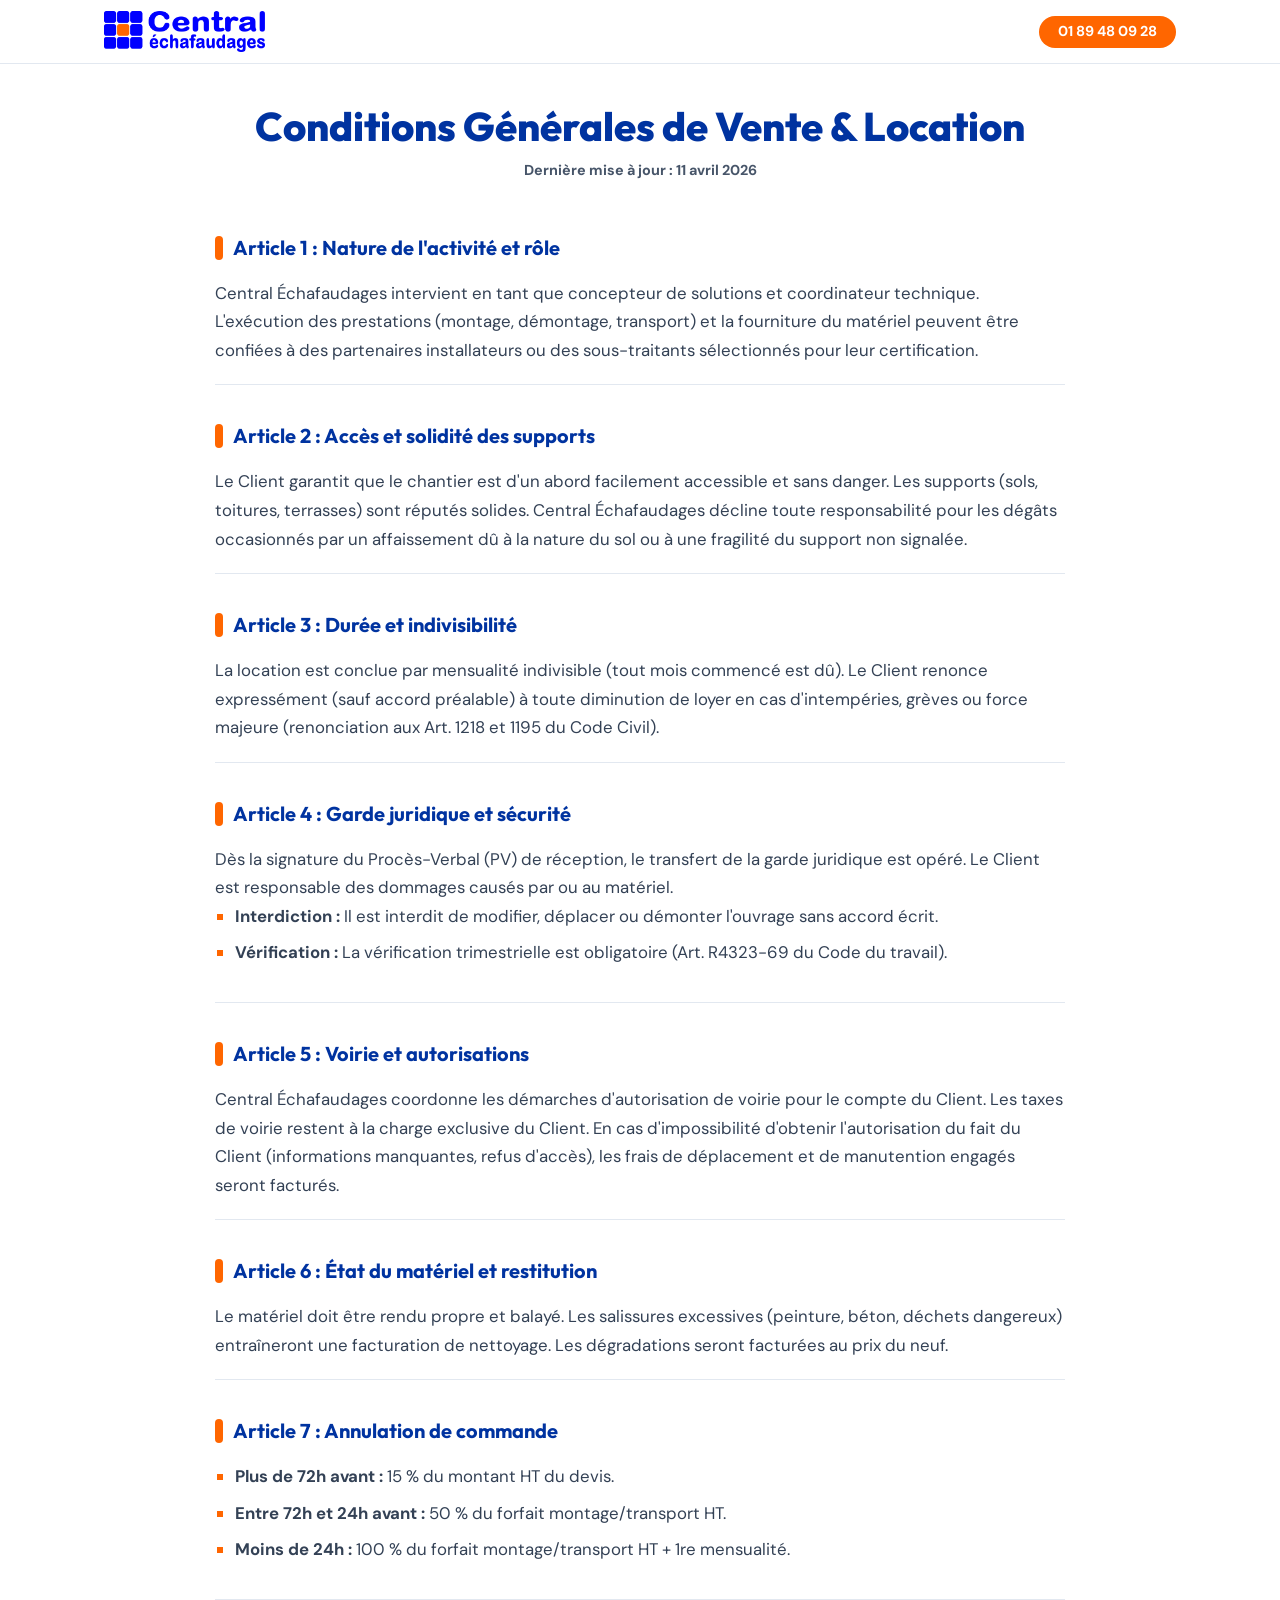
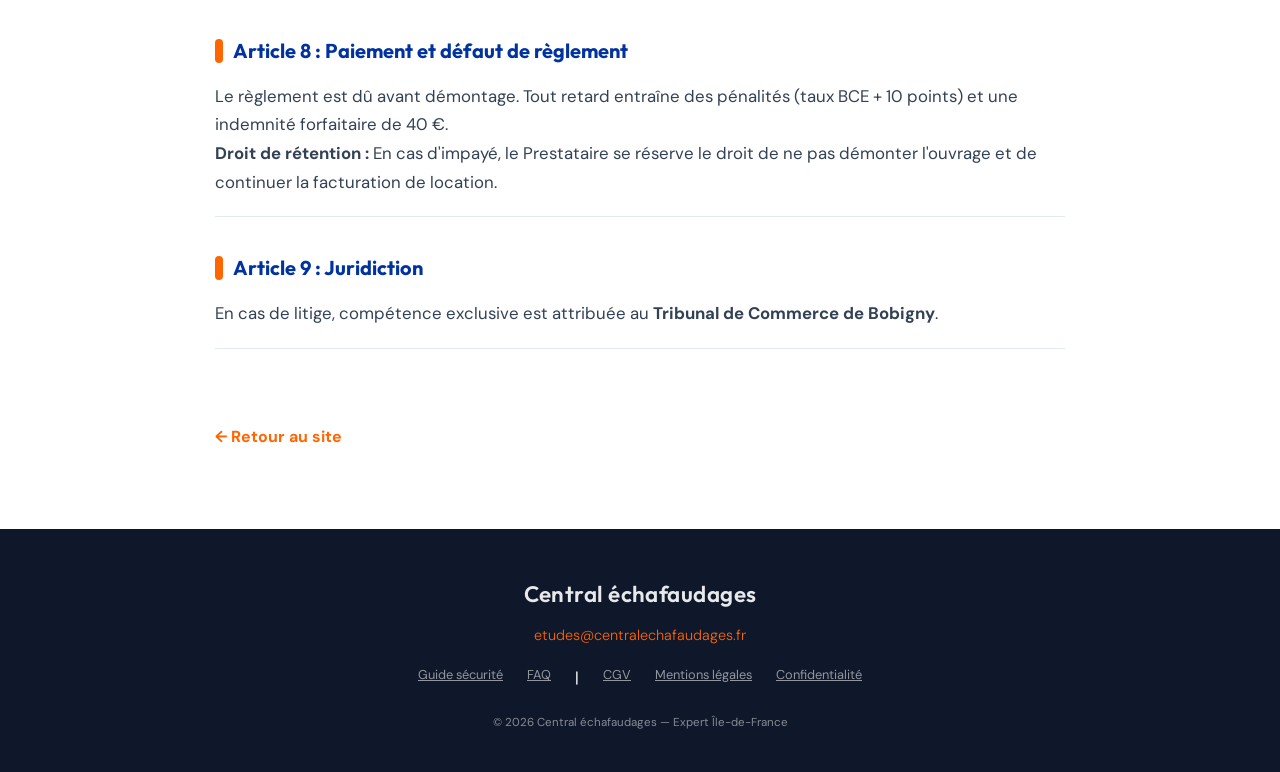
==== commit 69b41796: "Update cgv.html" ====
--- a/cgv.html
+++ b/cgv.html
@@ -138,10 +138,21 @@
                 <a href="mailto:etudes&#64;centralechafaudages&#46;fr" class="footer-email">
                     etudes&#64;centralechafaudages&#46;fr
                 </a>
-                <nav class="footer-links">
-                    <a href="faq.html">FAQ</a>
+                <nav class="footer-links" aria-label="Liens du site">
+                    <a href="guide-echafaudage.html" class="footer-link-util">Guide sécurité</a>
+                    <a href="faq.html" class="footer-link-util">FAQ</a>
+                    
+                    <span class="sep" aria-hidden="true">|</span>
+                    
                     <a href="cgv.html">CGV</a>
                     <a href="mentions-legales.html">Mentions légales</a>
                     <a href="politique-confidentialite.html">Confidentialité</a>
                 </nav>
+                <p class="footer-copy">&copy; 2026 Central échafaudages — Expert Île-de-France</p>
+            </div>
+        </div>
+    </footer>
+
+</body>
+</html>
              
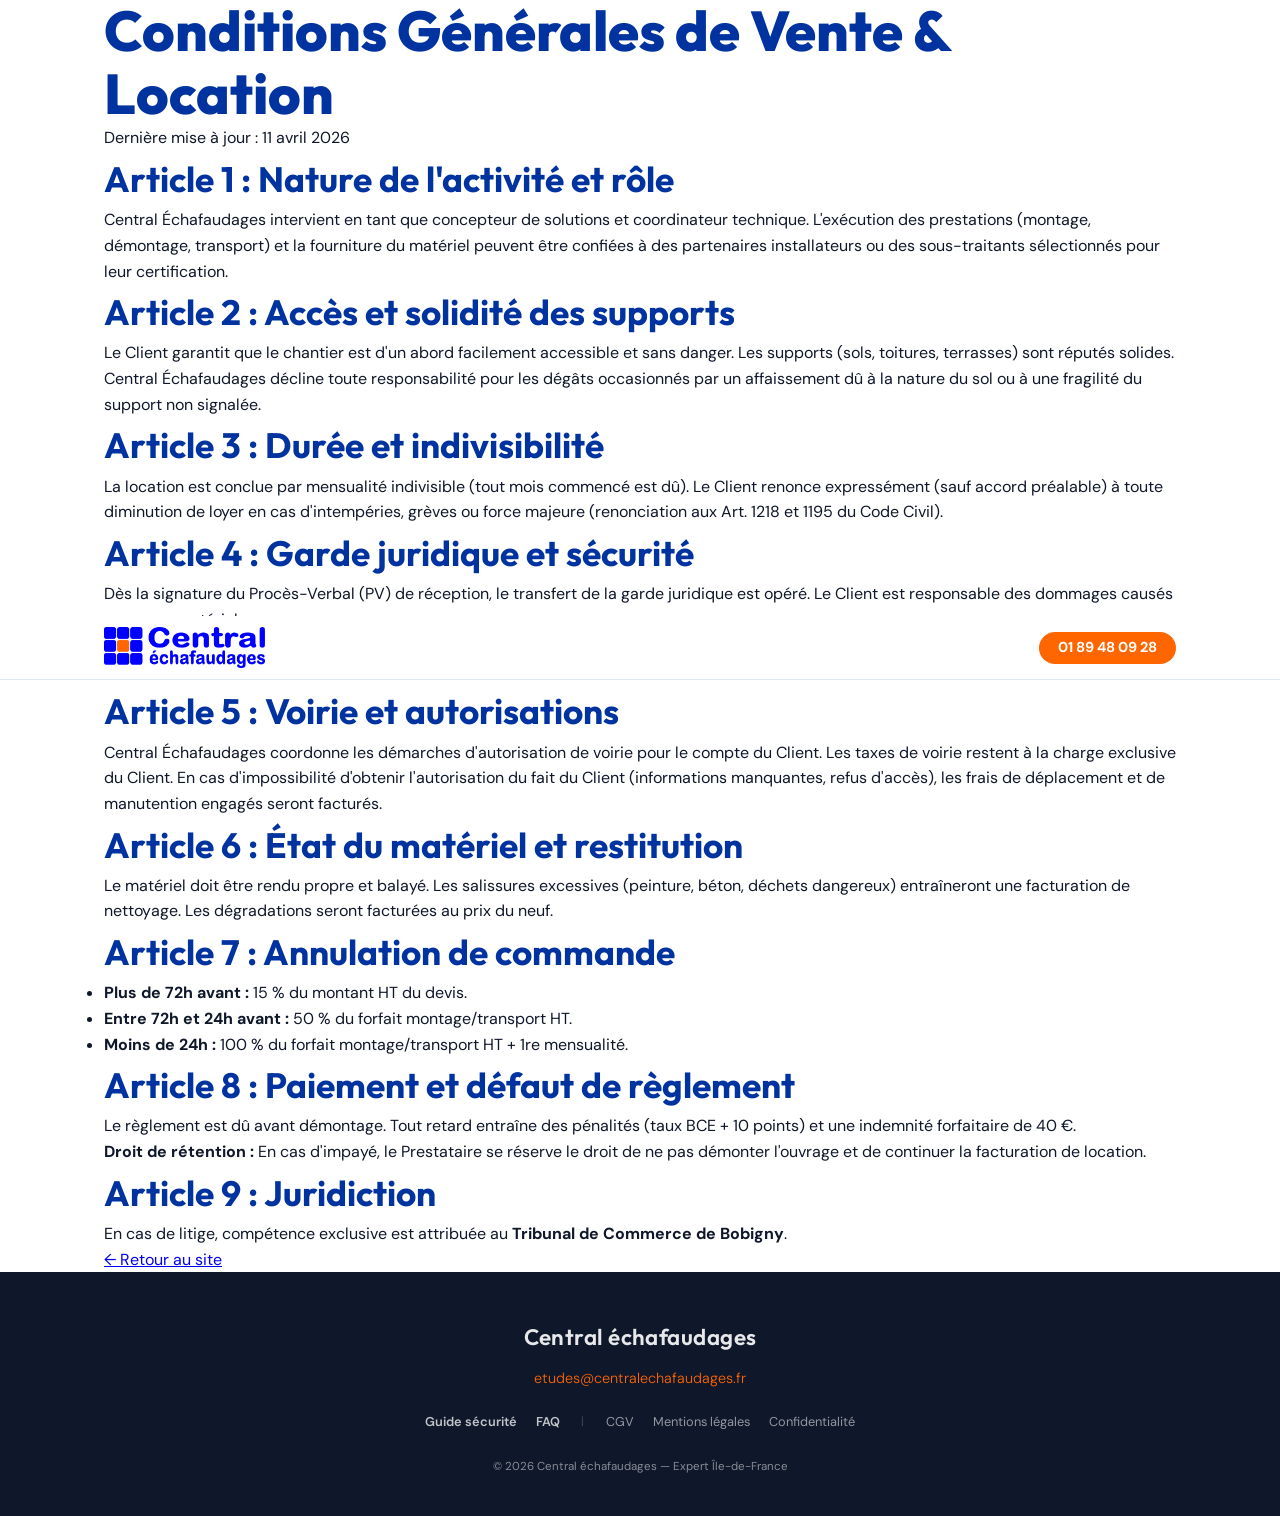
==== commit 4b228488: "Update cgv.html sortie du CSS des fichiers HTML pour le centraliser dans le fichier style.css." ====
--- a/cgv.html
+++ b/cgv.html
@@ -1,5 +1,5 @@
 <!DOCTYPE html>
-<html lang="fr">
+<html lang="fr" class="no-snap">
 <head>
     <meta charset="UTF-8">
     <meta name="viewport" content="width=device-width, initial-scale=1.0">
@@ -11,38 +11,6 @@
     <link href="https://fonts.googleapis.com/css2?family=DM+Sans:wght@400;700&family=Outfit:wght@700;800&display=swap" rel="stylesheet">
     <link rel="stylesheet" href="style.css">
 
-    <style>
-        html { scroll-snap-type: none !important; }
-        main {
-            padding-top: calc(var(--hh) + 40px);
-            padding-bottom: 80px;
-            background-color: #fff;
-        }
-        .legal-content { max-width: 850px; margin: 0 auto; color: var(--dark); }
-        .legal-header { margin-bottom: 50px; text-align: center; }
-        .legal-header h1 { color: var(--blue); font-size: clamp(1.8rem, 5vw, 2.5rem); margin-bottom: 10px; }
-        .legal-header p  { font-size: 0.9rem; color: var(--mid); font-weight: 700; }
-        .article { margin-bottom: 35px; padding-bottom: 20px; border-bottom: 1px solid var(--border); }
-        .article h2 {
-            color: var(--blue); font-size: 1.25rem; margin-bottom: 15px;
-            display: flex; align-items: center; gap: 10px;
-        }
-        .article h2::before {
-            content: ""; display: inline-block; width: 8px; height: 24px;
-            background-color: var(--orange); border-radius: 4px; flex-shrink: 0;
-        }
-        .article p, .article li { font-size: 1.05rem; line-height: 1.7; color: #334155; }
-        .article ul { margin-bottom: 15px; padding-left: 20px; }
-        .article li { margin-bottom: 8px; list-style-type: square; color: var(--orange); }
-        .article li span { color: #334155; }
-        .back-link {
-            display: inline-flex; align-items: center; margin-top: 40px;
-            color: var(--orange); text-decoration: none; font-weight: 700;
-            transition: transform 0.2s;
-        }
-        .back-link:hover { transform: translateX(-5px); }
-        @media print { header, footer, .back-link { display: none !important; } main { padding-top: 0; } }
-    </style>
 </head>
 <body>
 
--- a/style.css
+++ b/style.css
@@ -68,6 +68,20 @@
 }
 .btn-call-header:hover { background: #cc5200; }
 .btn-call-header:focus-visible { outline: 3px solid var(--orange); outline-offset: 3px; }
+
+
+/* ── Header pages légales — aligné sur les marges du contenu ── */
+header.header-legal .header-inner {
+    max-width: var(--w);
+    margin: 0 auto;
+    padding: 0 1.5rem;
+    width: 100%;
+    justify-content: space-between;
+}
+/* Sur les pages légales, on n'applique pas le logo centré mobile */
+header.header-legal.home-active .header-inner { justify-content: space-between; }
+header.header-legal.home-active .btn-call-header { display: flex; }
+header.header-legal.home-active .logo-img { height: 2rem; }
 
 /* ── Sections ───────────────────────────────────────────────── */
 section {
@@ -536,9 +550,28 @@
 }
 .footer-email { color: var(--orange); font-size: 0.9rem; text-decoration: none; font-weight: 300; }
 .footer-email:hover { text-decoration: underline; }
-.footer-links { display: flex; justify-content: center; gap: 1.5rem; flex-wrap: wrap; margin-top: 0.4rem; }
-.footer-links a { color: rgba(255,255,255,0.55); text-decoration: underline; font-size: 0.8rem; }
-.footer-links a:hover { color: #fff; }
+.footer-links {
+    display: flex; justify-content: center;
+    align-items: center; gap: 0; flex-wrap: wrap;
+    margin-top: 0.5rem;
+}
+/* Deux groupes : utiles | légaux — séparateur visuel */
+.footer-links .sep {
+    color: rgba(255,255,255,0.2);
+    margin: 0 0.75rem; font-size: 0.75rem;
+    user-select: none;
+}
+.footer-links a {
+    color: rgba(255,255,255,0.55); text-decoration: none;
+    font-size: 0.8rem; padding: 0.15rem 0.6rem;
+    border-radius: 3px; transition: color 0.2s;
+}
+.footer-links a:hover { color: #fff; text-decoration: underline; }
+/* Liens "utiles" légèrement mis en valeur */
+.footer-links a.footer-link-util {
+    color: rgba(255,255,255,0.75); font-weight: 600;
+}
+.footer-links a.footer-link-util:hover { color: #fff; }
 .footer-copy { color: rgba(255,255,255,0.2); font-size: 0.72rem; margin-top: 0.75rem; }
 
 /* ── Corrections contrastes (SEO UX) ───────────────────────── */
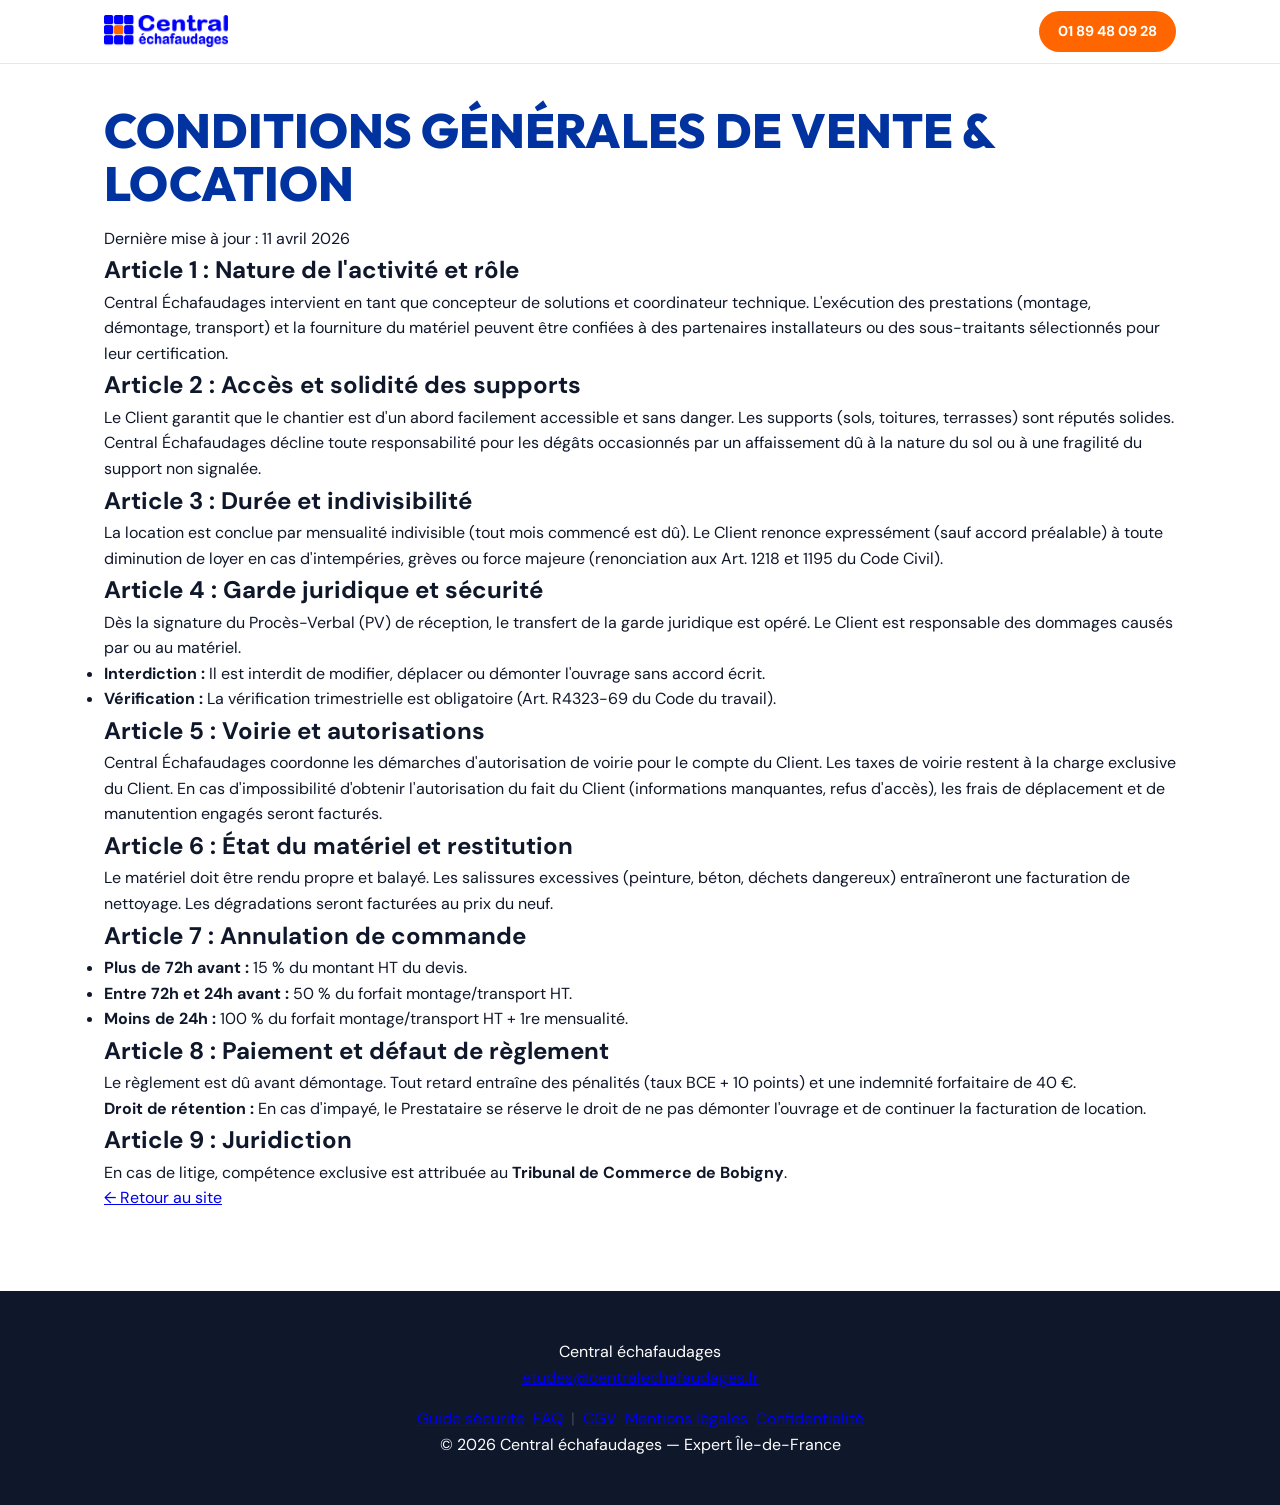
==== commit a5044699: "Update cgv.html" ====
--- a/cgv.html
+++ b/cgv.html
@@ -12,7 +12,7 @@
     <link rel="stylesheet" href="style.css">
 
 </head>
-<body>
+<body class="page-standard">
 
     <header>
         <div class="container">
--- a/style.css
+++ b/style.css
@@ -1,8 +1,9 @@
 /* ═══════════════════════════════════════════════════════════════
-   Central Échafaudages — style.css
+   Central Échafaudages — style.css 
+   (Restauration Totale : Index, Guide, FAQ)
 ═══════════════════════════════════════════════════════════════ */
 
-/* ── Reset ──────────────────────────────────────────────────── */
+/* ── 1. BASE COMMUNAUTAIRE (Reset & Variables) ──────────────── */
 *, *::before, *::after { box-sizing: border-box; margin: 0; padding: 0; }
 
 :root {
@@ -10,634 +11,83 @@
     --orange:    #FF6600;
     --dark:      #0f172a;
     --mid:       #475569;
-    --mid-dark:  #2d3748;
-    --light:     #f8fafc;
     --border:    #e2e8f0;
     --w:         70rem;
     --hh:        64px;
-    --hh-mobile: 64px;  /* utilisé par les pages légales */
 }
 
-/* ── Scroll-snap ────────────────────────────────────────────── */
-html { scroll-behavior: smooth; scroll-snap-type: y proximity; }
-@media (min-width: 769px) { html { scroll-snap-type: y mandatory; } }
+body { font-family: 'DM Sans', sans-serif; background: #fff; color: var(--dark); line-height: 1.6; overflow-x: hidden; }
+.container { max-width: var(--w); margin: 0 auto; width: 100%; padding: 0 1.5rem; }
+.hidden { display: none !important; }
 
-body {
-    font-family: 'DM Sans', sans-serif;
-    background: #fff; color: var(--dark);
-    line-height: 1.6; overflow-x: hidden;
-}
+/* ── 2. HEADER (Fixe & Universel) ─────────────────────────── */
+header { position: fixed; top: 0; width: 100%; z-index: 500; background: #fff; border-bottom: 1px solid var(--border); height: var(--hh); display: flex; align-items: center; }
+.header-inner { display: flex; justify-content: space-between; align-items: center; width: 100%; }
+.logo-img { height: 2rem; width: auto; display: block; }
+.btn-call-header { background: var(--orange); color: #fff; padding: 0.55rem 1.2rem; border-radius: 50px; font-weight: 700; text-decoration: none; font-size: 0.9rem; }
 
-/* ── Utilitaires ────────────────────────────────────────────── */
-.sr-only {
-    position: absolute; width: 1px; height: 1px; padding: 0;
-    margin: -1px; overflow: hidden; clip: rect(0,0,0,0);
-    white-space: nowrap; border: 0;
-}
-.hidden { display: none !important; }
-.container { max-width: var(--w); margin: 0 auto; width: 100%; padding: 0 1.5rem; }
-
-/* ── Header ─────────────────────────────────────────────────── */
-header {
-    position: fixed; top: 0; width: 100%; z-index: 200;
-    background: #fff; border-bottom: 1px solid var(--border);
-    height: var(--hh); display: flex; align-items: center;
-}
-.header-inner {
-    display: flex; justify-content: space-between;
-    align-items: center; width: 100%;
-}
-.logo-link { display: flex; align-items: center; line-height: 0; }
-.logo-img  { height: 2rem; width: auto; display: block; }
-@media (min-width: 769px) { .logo-img { height: 2.6rem; } }
-
-/* Mobile : logo centré sur #home */
 @media (max-width: 768px) {
     header.home-active .header-inner { justify-content: center; }
-    header.home-active .logo-img     { height: 2.8rem; }
     header.home-active .btn-call-header { display: none; }
 }
 
-.btn-call-header {
-    background: var(--orange); color: #fff;
-    padding: 0.55rem 1.2rem; border-radius: 50px;
-    font-weight: 700; text-decoration: none; font-size: 0.9rem;
-    line-height: 1; white-space: nowrap;
-    display: flex; align-items: center;
-    transition: background 0.2s;
+/* ── 3. LOGIQUE PAGE ACCUEIL (.page-home) ──────────────────── */
+/* On ne touche pas au scroll-snap de l'index */
+body.page-home html { scroll-snap-type: y proximity; }
+@media (min-width: 769px) { body.page-home html { scroll-snap-type: y mandatory; } }
+
+body.page-home section { 
+    scroll-snap-align: start; scroll-snap-stop: always; 
+    min-height: 100dvh; display: flex; flex-direction: column; justify-content: center; 
+    padding-top: var(--hh); 
 }
-.btn-call-header:hover { background: #cc5200; }
-.btn-call-header:focus-visible { outline: 3px solid var(--orange); outline-offset: 3px; }
+/* Styles spécifiques Home (Cards, Badge) */
+.stamp-wrap { position: relative; width: 100%; display: flex; flex-direction: column; align-items: center; gap: 1rem; }
+.stamp-bg { fill: var(--orange); }
+.card-dark { background: var(--dark); padding: 2rem; border-radius: 1rem; color: #fff; }
 
+/* ── 4. LOGIQUE PAGES STANDARDS (.page-standard) ────────────── */
+/* (Guide, FAQ, CGV, Mentions) */
+body.page-standard main {
+    padding-top: calc(var(--hh) + 40px); /* Libère l'espace sous le header */
+    padding-bottom: 80px;
+}
+body.page-standard h1 { font-family: 'Outfit', sans-serif; font-size: clamp(2rem, 8vw, 3rem); font-weight: 800; color: var(--blue); text-transform: uppercase; line-height: 1.1; margin-bottom: 1rem; }
 
-/* ── Header pages légales — aligné sur les marges du contenu ── */
-header.header-legal .header-inner {
-    max-width: var(--w);
-    margin: 0 auto;
-    padding: 0 1.5rem;
-    width: 100%;
-    justify-content: space-between;
+/* Checklist du GUIDE */
+.guide-wrap { max-width: 750px; margin: 0 auto; }
+.checklist { display: flex; flex-direction: column; margin-bottom: 2.5rem; }
+.check-item { display: grid; grid-template-columns: 45px 1fr; align-items: start; padding: 0.8rem 0; border-bottom: 1px solid var(--border); }
+.check-box { font-size: 1.5rem; font-weight: 800; color: var(--blue); line-height: 1; }
+.check-item:nth-child(n+5) .check-box { color: var(--orange); } /* Points 5 à 7 en orange */
+.check-title { display: block; font-size: 1.15rem; font-weight: 800; margin-bottom: 4px; }
+.check-desc { font-size: 0.95rem; color: #334155; line-height: 1.4; }
+
+/* Spécificités FAQ */
+.faq-block-title { font-family: 'Outfit', sans-serif; font-size: 1rem; font-weight: 800; text-transform: uppercase; color: var(--orange); margin: 3.5rem 0 1.5rem; }
+.faq-block:first-of-type .faq-block-title { margin-top: 0; }
+summary.faq-question { list-style: none; display: flex; justify-content: space-between; align-items: center; padding: 1.1rem 0; font-size: 1.05rem; font-weight: 700; cursor: pointer; border-bottom: 1px solid var(--border); }
+summary.faq-question::after {
+    content: ''; width: 22px; height: 22px; background-color: var(--orange); border-radius: 50%;
+    background-image: url("data:image/svg+xml,%3Csvg xmlns='http://www.w3.org/2000/svg' viewBox='0 0 20 20'%3E%3Cline x1='10' y1='4' x2='10' y2='16' stroke='white' stroke-width='2.5' stroke-linecap='round'/%3E%3Cline x1='4' y1='10' x2='16' y2='10' stroke='white' stroke-width='2.5' stroke-linecap='round'/%3E%3C/svg%3E");
+    background-repeat: no-repeat; background-size: contain; transition: transform 0.25s;
 }
-/* Sur les pages légales, on n'applique pas le logo centré mobile */
-header.header-legal.home-active .header-inner { justify-content: space-between; }
-header.header-legal.home-active .btn-call-header { display: flex; }
-header.header-legal.home-active .logo-img { height: 2rem; }
+details[open] summary.faq-question::after { transform: rotate(45deg); }
 
-/* ── Sections ───────────────────────────────────────────────── */
-section {
-    scroll-snap-align: start; scroll-snap-stop: always;
-    min-height: 100dvh;
-    display: flex; flex-direction: column; justify-content: center;
-    padding-top: var(--hh);
+/* ── 5. ACTIONS & IMPRESSION ──────────────────────────────── */
+.cta-container { text-align: center; padding-top: 3rem; border-top: 1px solid var(--border); }
+.cta-btn-primary { display: inline-flex; align-items: center; gap: 10px; background: var(--orange); color: #fff; padding: 1rem 2rem; border-radius: 10px; font-weight: 800; text-decoration: none; text-transform: uppercase; }
+.print-btn { background: none; border: none; color: var(--mid); font-weight: 700; cursor: pointer; display: flex; align-items: center; gap: 6px; }
+
+footer { background: var(--dark); color: #fff; padding: 3rem 0; text-align: center; }
+.footer-links { display: flex; gap: 0.5rem; justify-content: center; flex-wrap: wrap; margin-top: 1rem; }
+.footer-links .sep { color: rgba(255,255,255,0.2); }
+
+.print-only { display: none; }
+@media print {
+    @page { size: A4; margin: 15mm 10mm; }
+    header, footer, .cta-container, .secondary-actions, .back-link, .faq-cta { display: none !important; }
+    main { padding-top: 0 !important; }
+    .print-only { display: block !important; }
+    .print-footer-info { display: flex !important; justify-content: space-between; border-top: 1.5px solid var(--blue); padding-top: 15px; margin-top: 40px; }
 }
-
-/* ── Typographie ────────────────────────────────────────────── */
-h1 {
-    font-family: 'Outfit', sans-serif;
-    font-size: clamp(1.85rem, 6vw, 3.5rem);
-    font-weight: 800; color: var(--blue); line-height: 1.12;
-}
-h2 {
-    font-family: 'Outfit', sans-serif;
-    font-size: clamp(1.35rem, 4vw, 2.2rem);
-    font-weight: 700; color: var(--blue);
-}
-h3 { font-size: 1rem; font-weight: 700; color: #fff; margin-bottom: 0.6rem; }
-
-/* ── Boutons principaux ─────────────────────────────────────── */
-.btn-main {
-    display: flex; align-items: center; justify-content: center;
-    width: 100%; padding: 1rem 1.5rem; border-radius: 0.8rem;
-    font-family: inherit; font-weight: 700; font-size: 0.95rem;
-    text-decoration: none; text-align: center;
-    text-transform: uppercase; letter-spacing: 0.05em;
-    border: none; cursor: pointer; min-height: 52px;
-    transition: filter 0.2s, transform 0.1s;
-}
-.btn-main:hover  { filter: brightness(1.1); }
-.btn-main:active { transform: scale(0.97); }
-.btn-main:focus-visible { outline: 3px solid var(--orange); outline-offset: 3px; }
-.btn-orange { background: var(--orange); color: #fff; }
-.btn-blue   { background: var(--blue);   color: #fff; }
-@media (min-width: 480px) { .btn-main { width: auto; min-width: 14rem; } }
-
-/* ── HOME ───────────────────────────────────────────────────── */
-#home { text-align: center; }
-.home-container {
-    display: flex; flex-direction: column;
-    justify-content: space-between; align-items: center;
-    min-height: calc(100dvh - var(--hh));
-    padding: 3rem 1.5rem 3.5rem; gap: 2rem;
-}
-.home-top {
-    display: flex; flex-direction: column;
-    align-items: center; gap: 1.25rem;
-    flex: 1; justify-content: center;
-}
-
-/* ──────────────────────────────────────────────────────────────
-   BADGE "20 ANS" — cercle double bordure
-   ──────────────────────────────────────────────────────────────
-
-   RÉGLAGES DISPONIBLES (à modifier directement dans ce fichier) :
-
-   Taille du badge :
-     Mobile  → .stamp-svg dans @media (max-width: 768px) :
-                 width / height (défaut : 76px)
-     Desktop → .stamp-svg dans @media (min-width: 769px) :
-                 width / height (défaut : 96px)
-
-   Couleurs :
-     .stamp-bg        → couleur de fond du disque (défaut : --orange)
-     .stamp-ring-out  → couleur anneau extérieur   (défaut : blanc 90%)
-     .stamp-ring-in   → couleur anneau intérieur   (défaut : blanc 50%)
-     .stamp-number    → couleur chiffre "20"       (défaut : blanc)
-     .stamp-unit      → couleur "ANS"              (défaut : blanc 90%)
-     .stamp-sub       → couleur "expertise"        (défaut : blanc 65%)
-
-   Épaisseur des anneaux :
-     Dans le HTML, sur les éléments <circle> :
-       stroke-width="4"   → anneau extérieur
-       stroke-width="1.5" → anneau intérieur
-
-   Position sur PC (pour éviter chevauchement avec le h1) :
-     .stamp-medal dans @media (min-width: 769px) :
-       top  → distance par rapport au haut du .stamp-wrap
-       right → distance par rapport au bord droit
-
-────────────────────────────────────────────────────────────── */
-
-.stamp-wrap {
-    position: relative;
-    width: 100%;
-    display: flex;
-    flex-direction: column;
-    align-items: center;
-    gap: 1rem;
-}
-
-.stamp-medal { flex-shrink: 0; display: block; }
-
-/* Taille mobile */
-.stamp-svg { width: 76px; height: 76px; display: block; }
-
-/* PC : absolu, flotte en haut à droite du titre sans le chevaucher */
-@media (min-width: 769px) {
-    .stamp-wrap {
-        flex-direction: row;
-        align-items: flex-start;
-        justify-content: center;
-    }
-    .stamp-medal {
-        position: absolute;
-        right: 0;
-        top: -5.5rem;  /* ← ajuster si le badge touche le titre */
-    }
-    .stamp-svg { width: 96px; height: 96px; }
-}
-
-/* Couleurs des éléments SVG */
-.stamp-bg       { fill: var(--orange); }
-.stamp-ring-out { stroke: rgba(255,255,255,0.9); }
-.stamp-ring-in  { stroke: rgba(255,255,255,0.5); }
-
-.stamp-number {
-    font-family: 'Outfit', sans-serif;
-    font-weight: 800; font-size: 28px;
-    fill: #fff;
-}
-.stamp-unit {
-    font-family: 'Outfit', sans-serif;
-    font-weight: 700; font-size: 11px;
-    fill: rgba(255,255,255,0.9);
-    letter-spacing: 2.5px; text-transform: uppercase;
-}
-.stamp-sub {
-    font-family: 'DM Sans', sans-serif;
-    font-weight: 400; font-size: 8px;
-    fill: rgba(255,255,255,0.65);
-    letter-spacing: 1px;
-    font-style: italic;
-}
-
-/* ── reste du HOME ──────────────────────────────────────────── */
-#home p.lead { color: var(--mid); font-size: 1rem; max-width: 32rem; }
-@media (min-width: 769px) { #home p.lead { font-size: 1.1rem; } }
-
-.home-btns {
-    display: flex; flex-direction: column;
-    gap: 0.75rem; width: 100%; max-width: 22rem; align-self: center;
-}
-@media (min-width: 480px) {
-    .home-btns { flex-direction: row; max-width: none; justify-content: center; }
-}
-.txt-orange { color: var(--orange); }
-
-/* ── EXPERT ─────────────────────────────────────────────────── */
-#expert { background: var(--light); }
-#expert .container { padding: 2rem 1.5rem; }
-#expert h2 { text-align: center; margin-bottom: 1.5rem; }
-
-.cards-grid { display: grid; gap: 1rem; }
-@media (min-width: 600px) { .cards-grid { grid-template-columns: repeat(3, 1fr); } }
-
-.card-dark {
-    background: var(--dark); padding: 2rem 1.75rem;
-    border-radius: 1rem; color: #fff;
-    display: flex; flex-direction: column; overflow: hidden;
-}
-@media (min-width: 600px) { .card-dark { aspect-ratio: 1; } }
-
-.card-num-big {
-    font-family: 'Outfit', sans-serif; font-weight: 800;
-    color: var(--orange); line-height: 1; display: block;
-    margin-bottom: 0.75rem; font-size: 2.5rem;
-}
-@media (min-width: 600px) { .card-num-big { font-size: 4rem; margin-bottom: 0.5rem; } }
-
-.card-dark h3 { font-size: 1rem; font-weight: 700; color: #fff; margin-bottom: 0.6rem; line-height: 1.3; }
-@media (min-width: 600px) { .card-dark h3 { font-size: 1.15rem; margin-bottom: 0.75rem; } }
-.card-dark p { color: #94a3b8; line-height: 1.65; font-size: 0.95rem; }
-@media (min-width: 600px) { .card-dark p { font-size: 1rem; } }
-
-/* ── PHOTOS ─────────────────────────────────────────────────── */
-#photos .container { padding: 2rem 1.5rem; }
-#photos h2 { text-align: center; margin-bottom: 1.25rem; }
-
-.photos-grid { display: grid; grid-template-columns: repeat(4, 1fr); gap: 0.75rem; }
-
-@media (max-width: 599px) {
-    .photos-grid {
-        display: flex; overflow-x: auto;
-        scroll-snap-type: x mandatory; gap: 0.75rem;
-        scrollbar-width: none; -ms-overflow-style: none;
-        padding-bottom: 0.5rem;
-    }
-    .photos-grid::-webkit-scrollbar { display: none; }
-    .photos-grid .photo-card { flex: 0 0 80vw; max-width: 320px; scroll-snap-align: center; }
-}
-
-.photo-card { position: relative; border-radius: 0.9rem; overflow: hidden; aspect-ratio: 1; }
-.photo-card img {
-    width: 100%; height: 100%; object-fit: cover; display: block;
-    transition: transform 0.45s ease;
-}
-.photo-card:hover img { transform: scale(1.08); }
-.photo-label {
-    position: absolute; bottom: 0; width: 100%; padding: 0.65rem 0.75rem;
-    background: linear-gradient(transparent, rgba(0,0,0,0.82));
-    color: #fff; font-weight: 700; font-size: 0.72rem;
-}
-@media (min-width: 769px) { .photo-label { font-size: 0.82rem; } }
-
-.slider-dots { display: none; justify-content: center; gap: 0.4rem; margin-top: 0.75rem; }
-@media (max-width: 599px) { .slider-dots { display: flex; } }
-.dot { width: 7px; height: 7px; border-radius: 50%; background: var(--border); transition: background 0.2s; }
-.dot.active { background: var(--orange); }
-
-/* ── CARTE ──────────────────────────────────────────────────── */
-#carte .container { padding: 2rem 1.5rem; }
-.carte-layout { display: grid; gap: 1.5rem; align-items: center; }
-@media (max-width: 768px) {
-    .carte-layout { grid-template-columns: 1fr; }
-    .carte-text { order: 0; text-align: center; }
-    #idf-svg    { order: 1; max-height: 72vw; min-height: 260px; }
-}
-@media (min-width: 769px) {
-    .carte-layout { grid-template-columns: 1fr 1.2fr; gap: 3rem; }
-    #idf-svg { width: 100%; height: auto; }
-}
-.carte-text h2 { margin-bottom: 0.75rem; }
-.carte-text p {
-    margin-top: 0.75rem; color: var(--mid); font-style: italic;
-    border-left: 3px solid var(--orange); padding-left: 1rem; font-size: 0.95rem;
-}
-.idf-label {
-    font-family: 'Outfit', sans-serif; font-style: italic;
-    font-weight: 800; color: var(--orange);
-    font-size: 1.1em; display: block; margin-top: 0.1rem;
-}
-#idf-svg { width: 100%; display: block; }
-.dept path { fill: rgba(0,51,160,0.82); stroke: #fff; stroke-width: 1.2; transition: fill 0.25s; }
-.dept:hover path, .dept:focus-within path { fill: var(--orange); }
-.dept-label { font-size: 11px; font-weight: 800; fill: #fff; text-anchor: middle; pointer-events: none; }
-
-/* ── CONTACT ────────────────────────────────────────────────── */
-#contact { position: relative; }
-#contact .container { padding: 1.5rem 1.5rem 2rem; }
-.contact-layout { display: grid; gap: 2rem; align-items: start; }
-@media (min-width: 1024px) {
-    .contact-layout { grid-template-columns: 1fr 1fr; align-items: center; gap: 4rem; }
-}
-
-.contact-quote .kicker {
-    font-size: 0.7rem; font-weight: 800; text-transform: uppercase;
-    letter-spacing: 0.1em; color: var(--mid); margin-bottom: 1rem;
-}
-.contact-quote blockquote {
-    font-style: italic; color: var(--mid-dark);
-    border-left: 4px solid var(--orange);
-    padding-left: 1.25rem; margin: 1rem 0;
-}
-.contact-quote blockquote p { font-size: 1rem; line-height: 1.6; }
-.contact-quote blockquote p + p { margin-top: 0.3rem; }
-@media (min-width: 769px) {
-    .contact-quote blockquote p { font-size: 1.25rem; line-height: 1.7; }
-    .contact-quote blockquote p + p { margin-top: 0.4rem; }
-}
-.contact-quote .founder { font-weight: 800; color: var(--blue); font-size: 0.88rem; }
-
-/* Wrapper bouton + sous-texte */
-.btn-open-form-wrap { display: none; }
-@media (max-width: 768px) {
-    .btn-open-form-wrap {
-        display: flex; flex-direction: column;
-        align-items: center; gap: 0.6rem;
-        margin-top: 1.75rem; width: 100%;
-    }
-}
-
-/*
-  Bouton "Votre projet" — texte centré via display:grid,
-  flèche en position absolute à droite.
-  Hauteur inchangée.
-*/
-.btn-open-form {
-    display: grid;
-    place-items: center;
-    position: relative;
-    width: 100%; min-height: 52px;
-    padding: 0.9rem 3.5rem; /* espace symétrique pour la flèche */
-    border-radius: 0.9rem;
-    background: var(--orange); color: #fff;
-    font-family: inherit; border: none; cursor: pointer;
-    box-shadow: 0 4px 18px rgba(255,102,0,0.4);
-    transition: transform 0.15s, background 0.2s;
-}
-.btn-open-form:active { transform: scale(0.97); background: #cc5200; }
-.btn-open-form:focus-visible { outline: 3px solid var(--orange); outline-offset: 3px; }
-
-.btn-open-text {
-    font-size: 1.1rem; font-weight: 700;
-    text-transform: uppercase; letter-spacing: 0.05em;
-    text-align: center;
-}
-
-.btn-arrow-svg {
-    position: absolute; right: 1.1rem; top: 50%;
-    transform: translateY(-50%);
-    width: 26px; height: 15px; color: #fff;
-    animation: arrow-nudge 1.6s ease-in-out infinite;
-}
-
-@keyframes arrow-nudge {
-    0%, 100% { transform: translateY(-50%) translateX(0); }
-    50%       { transform: translateY(-50%) translateX(5px); }
-}
-
-.btn-open-sub {
-    font-size: 0.88rem; font-weight: 600;
-    font-style: italic; color: var(--mid-dark);
-    text-align: center; letter-spacing: 0.01em;
-}
-
-/* Boîte formulaire */
-.form-box {
-    background: var(--blue); padding: 1.75rem 1.5rem;
-    border-radius: 1.5rem; color: #fff; width: 100%;
-    transition: border-radius 0.25s ease, padding 0.25s ease;
-}
-@media (min-width: 769px) {
-    .form-box { padding: 2.5rem; border-radius: 2rem; max-width: 520px; justify-self: end; }
-}
-@media (min-width: 1024px) { .form-box { max-width: 100%; } }
-
-@media (max-width: 768px) {
-    .form-box { display: none; }
-    .form-box.form-fs { display: block; }
-}
-
-.form-box > h2 { font-size: 1.15rem; color: #fff; margin-bottom: 1.25rem; font-weight: 700; }
-
-@media (max-width: 768px) {
-    .form-box.form-fs {
-        position: fixed; inset: 0; z-index: 300;
-        border-radius: 0; overflow-y: auto;
-        padding-top:    max(1.25rem, env(safe-area-inset-top));
-        padding-left:   max(1.25rem, env(safe-area-inset-left));
-        padding-right:  max(1.25rem, env(safe-area-inset-right));
-        padding-bottom: max(2rem,    env(safe-area-inset-bottom));
-    }
-    .form-close-btn {
-        display: inline-flex; align-items: center; gap: 0.4rem;
-        background: rgba(255,255,255,0.12); border: 1px solid rgba(255,255,255,0.2);
-        color: #fff; font-size: 0.82rem; font-weight: 700;
-        padding: 0.5rem 1rem; border-radius: 50px;
-        cursor: pointer; font-family: inherit; margin-bottom: 1.25rem;
-    }
-    .form-close-btn:focus-visible { outline: 3px solid #fff; outline-offset: 2px; }
-}
-@media (min-width: 769px) { .form-close-btn { display: none; } }
-
-/* ── Éléments formulaire ────────────────────────────────────── */
-.form-section { display: flex; flex-direction: column; gap: 0.9rem; }
-.field-label {
-    display: block; font-size: 0.68rem; font-weight: 700;
-    text-transform: uppercase; letter-spacing: 0.08em;
-    color: rgba(255,255,255,0.6); margin-bottom: 0.35rem;
-}
-.text-input {
-    width: 100%; padding: 0.9rem 1rem;
-    background: rgba(255,255,255,0.1); border: 1px solid rgba(255,255,255,0.2);
-    border-radius: 0.75rem; color: #fff; font-family: inherit; outline: none;
-    font-size: max(1rem, 16px); transition: border-color 0.2s;
-}
-.text-input::placeholder { color: rgba(255,255,255,0.38); }
-.text-input:focus         { border-color: rgba(255,255,255,0.65); }
-.text-input:focus-visible { outline: 3px solid rgba(255,255,255,0.45); outline-offset: 2px; }
-
-.radio-grid { display: grid; grid-template-columns: 1fr 1fr; gap: 0.55rem; }
-.radio-input { position: absolute; opacity: 0; width: 0; height: 0; }
-.radio-input:focus-visible + .radio-label { outline: 3px solid #fff; outline-offset: 2px; }
-.radio-label {
-    display: flex; flex-direction: column; align-items: center; justify-content: center;
-    min-height: 52px; padding: 0.85rem 0.4rem;
-    background: rgba(255,255,255,0.08); border: 1px solid rgba(255,255,255,0.15);
-    border-radius: 0.75rem; text-align: center; cursor: pointer;
-    font-size: 0.84rem; font-weight: 600; color: #fff;
-    transition: background 0.15s; user-select: none; line-height: 1.3;
-}
-.radio-label:active { background: rgba(255,255,255,0.18); }
-.radio-input:checked + .radio-label { background: var(--orange); border-color: rgba(255,255,255,0.35); }
-
-/*
-  Boutons submit — texte centré via display:grid, flèche en absolu.
-*/
-.btn-submit {
-    display: grid; place-items: center;
-    position: relative;
-    width: 100%; min-height: 52px;
-    padding: 0.9rem 3.5rem;
-    border-radius: 0.75rem;
-    background: var(--orange); color: #fff;
-    font-weight: 700; font-size: 1rem;
-    border: none; cursor: pointer; font-family: inherit;
-    transition: background 0.2s, transform 0.1s;
-    margin-top: 0.25rem;
-}
-.btn-submit:hover   { background: #cc5200; }
-.btn-submit:active  { transform: scale(0.99); }
-.btn-submit:disabled { opacity: 0.55; cursor: not-allowed; }
-.btn-submit:focus-visible { outline: 3px solid #fff; outline-offset: 3px; }
-
-.btn-submit-text {
-    text-transform: uppercase; letter-spacing: 0.04em;
-    text-align: center;
-}
-
-.btn-submit-arrow {
-    position: absolute; right: 1.1rem; top: 50%;
-    transform: translateY(-50%);
-    width: 24px; height: 14px; color: #fff;
-}
-
-.btn-back {
-    flex: 0 0 auto; padding: 0.9rem 1.25rem; min-height: 52px;
-    border-radius: 0.75rem;
-    background: rgba(255,255,255,0.1); border: 1px solid rgba(255,255,255,0.22);
-    color: #fff; font-weight: 700; cursor: pointer; font-family: inherit;
-    font-size: 0.92rem; transition: background 0.15s;
-}
-.btn-back:hover { background: rgba(255,255,255,0.18); }
-.btn-back:focus-visible { outline: 3px solid #fff; outline-offset: 3px; }
-
-.rgpd-row { display: flex; align-items: flex-start; gap: 0.75rem; }
-.rgpd-row input[type="checkbox"] {
-    width: 1.25rem; height: 1.25rem; flex-shrink: 0;
-    margin-top: 0.1rem; accent-color: var(--orange); cursor: pointer;
-}
-.rgpd-row input:focus-visible { outline: 3px solid #fff; outline-offset: 2px; }
-.rgpd-row label { font-size: 0.72rem; color: rgba(255,255,255,0.68); line-height: 1.6; cursor: pointer; }
-.rgpd-row label a { color: rgba(255,255,255,0.9); text-decoration: underline; }
-
-.form-error {
-    background: rgba(239,68,68,0.15); border: 1px solid rgba(239,68,68,0.4);
-    border-radius: 0.5rem; padding: 0.7rem 0.9rem;
-    font-size: 0.84rem; color: #fca5a5; line-height: 1.5;
-}
-.success-msg {
-    padding: 1.5rem; text-align: center;
-    background: rgba(255,255,255,0.1); border-radius: 1rem;
-    border: 1px solid rgba(134,239,172,0.35);
-    color: #86efac; font-weight: 700; font-size: 0.95rem; line-height: 1.7;
-}
-
-/* ── Utilitaires formulaire ─────────────────────────────────── */
-.hp-wrap { position: absolute; left: -9999px; top: -9999px; overflow: hidden; width: 1px; height: 1px; }
-.fieldset-clean { border: none; padding: 0; }
-.step2-btns { display: flex; gap: 0.6rem; }
-.btn-submit-flex { flex: 1; margin-top: 0; }
-
-/* ── FOOTER ─────────────────────────────────────────────────── */
-footer {
-    scroll-snap-align: start; padding: 3rem 0 2.5rem;
-    background: var(--dark); color: #fff; text-align: center;
-}
-.footer-inner { display: flex; flex-direction: column; align-items: center; gap: 0.7rem; }
-.footer-brand {
-    font-family: 'Outfit', sans-serif; font-weight: 600;
-    font-size: 1.4rem; letter-spacing: 0.02em; color: rgba(255,255,255,0.9);
-}
-.footer-email { color: var(--orange); font-size: 0.9rem; text-decoration: none; font-weight: 300; }
-.footer-email:hover { text-decoration: underline; }
-.footer-links {
-    display: flex; justify-content: center;
-    align-items: center; gap: 0; flex-wrap: wrap;
-    margin-top: 0.5rem;
-}
-/* Deux groupes : utiles | légaux — séparateur visuel */
-.footer-links .sep {
-    color: rgba(255,255,255,0.2);
-    margin: 0 0.75rem; font-size: 0.75rem;
-    user-select: none;
-}
-.footer-links a {
-    color: rgba(255,255,255,0.55); text-decoration: none;
-    font-size: 0.8rem; padding: 0.15rem 0.6rem;
-    border-radius: 3px; transition: color 0.2s;
-}
-.footer-links a:hover { color: #fff; text-decoration: underline; }
-/* Liens "utiles" légèrement mis en valeur */
-.footer-links a.footer-link-util {
-    color: rgba(255,255,255,0.75); font-weight: 600;
-}
-.footer-links a.footer-link-util:hover { color: #fff; }
-.footer-copy { color: rgba(255,255,255,0.2); font-size: 0.72rem; margin-top: 0.75rem; }
-
-/* ── Corrections contrastes (SEO UX) ───────────────────────── */
-
-/* #374151 sur #fff → ratio 9.7:1 ✅ (était #475569 → 5.9:1) */
-#home p.lead    { color: #374151; }
-.carte-text p   { color: #374151; }
-.contact-quote .kicker { color: #374151; }
-
-/* #b0bec5 sur #0f172a → ratio 5.2:1 ✅ (était #94a3b8 → 4.3:1) */
-.card-dark p { color: #b0bec5; }
-
-/* gradient renforcé pour lisibilité sur toutes les photos */
-.photo-label { background: linear-gradient(transparent, rgba(0,0,0,0.88)); }
-
-/* rgba(255,255,255,0.85) sur bleu → ratio 5.5:1 ✅ (était 0.68 → 3.8:1) */
-.rgpd-row label { color: rgba(255,255,255,0.85); }
-
-/* rgba(255,255,255,0.75) sur bleu → ratio 4.6:1 ✅ (était 0.6 → 3.7:1) */
-.field-label { color: rgba(255,255,255,0.75); }
-
-/* rgba(255,255,255,0.5) sur #0f172a → ratio 4.1:1 ✅ (était 0.2 → 1.5:1) */
-.footer-copy { color: rgba(255,255,255,0.5); }
-
-/* Animation composée — will-change → layer GPU, pas de reflow ✅ */
-.btn-arrow-svg { will-change: transform; }
-
-/* ── BANNIÈRE COOKIES ───────────────────────────────────────── */
-#cookie-banner {
-    position: fixed; bottom: 1.25rem; left: 50%;
-    transform: translateX(-50%);
-    width: calc(100% - 2rem); max-width: 42rem;
-    background: var(--dark); color: #fff;
-    border: 1px solid rgba(255,255,255,0.12);
-    border-radius: 1rem; padding: 1.1rem 1.25rem;
-    display: flex; flex-direction: column; gap: 0.85rem;
-    z-index: 500; box-shadow: 0 8px 32px rgba(0,0,0,0.45);
-}
-@media (min-width: 600px) {
-    #cookie-banner {
-        flex-direction: row; align-items: center;
-        justify-content: space-between; gap: 1.5rem;
-    }
-}
-#cookie-banner p {
-    font-size: 0.82rem; line-height: 1.55;
-    color: rgba(255,255,255,0.8); margin: 0;
-}
-.cookie-btns {
-    display: flex; gap: 0.6rem; flex-shrink: 0;
-}
-#cookie-accept, #cookie-refuse {
-    padding: 0.55rem 1.1rem; border-radius: 50px;
-    font-family: inherit; font-size: 0.82rem;
-    font-weight: 700; cursor: pointer; border: none;
-    white-space: nowrap; transition: opacity 0.2s;
-}
-#cookie-accept {
-    background: var(--orange); color: #fff;
-}
-#cookie-refuse {
-    background: rgba(255,255,255,0.12);
-    color: rgba(255,255,255,0.85);
-    border: 1px solid rgba(255,255,255,0.2);
-}
-#cookie-accept:hover, #cookie-refuse:hover { opacity: 0.85; }
-#cookie-accept:focus-visible, #cookie-refuse:focus-visible {
-    outline: 3px solid var(--orange); outline-offset: 2px;
-}
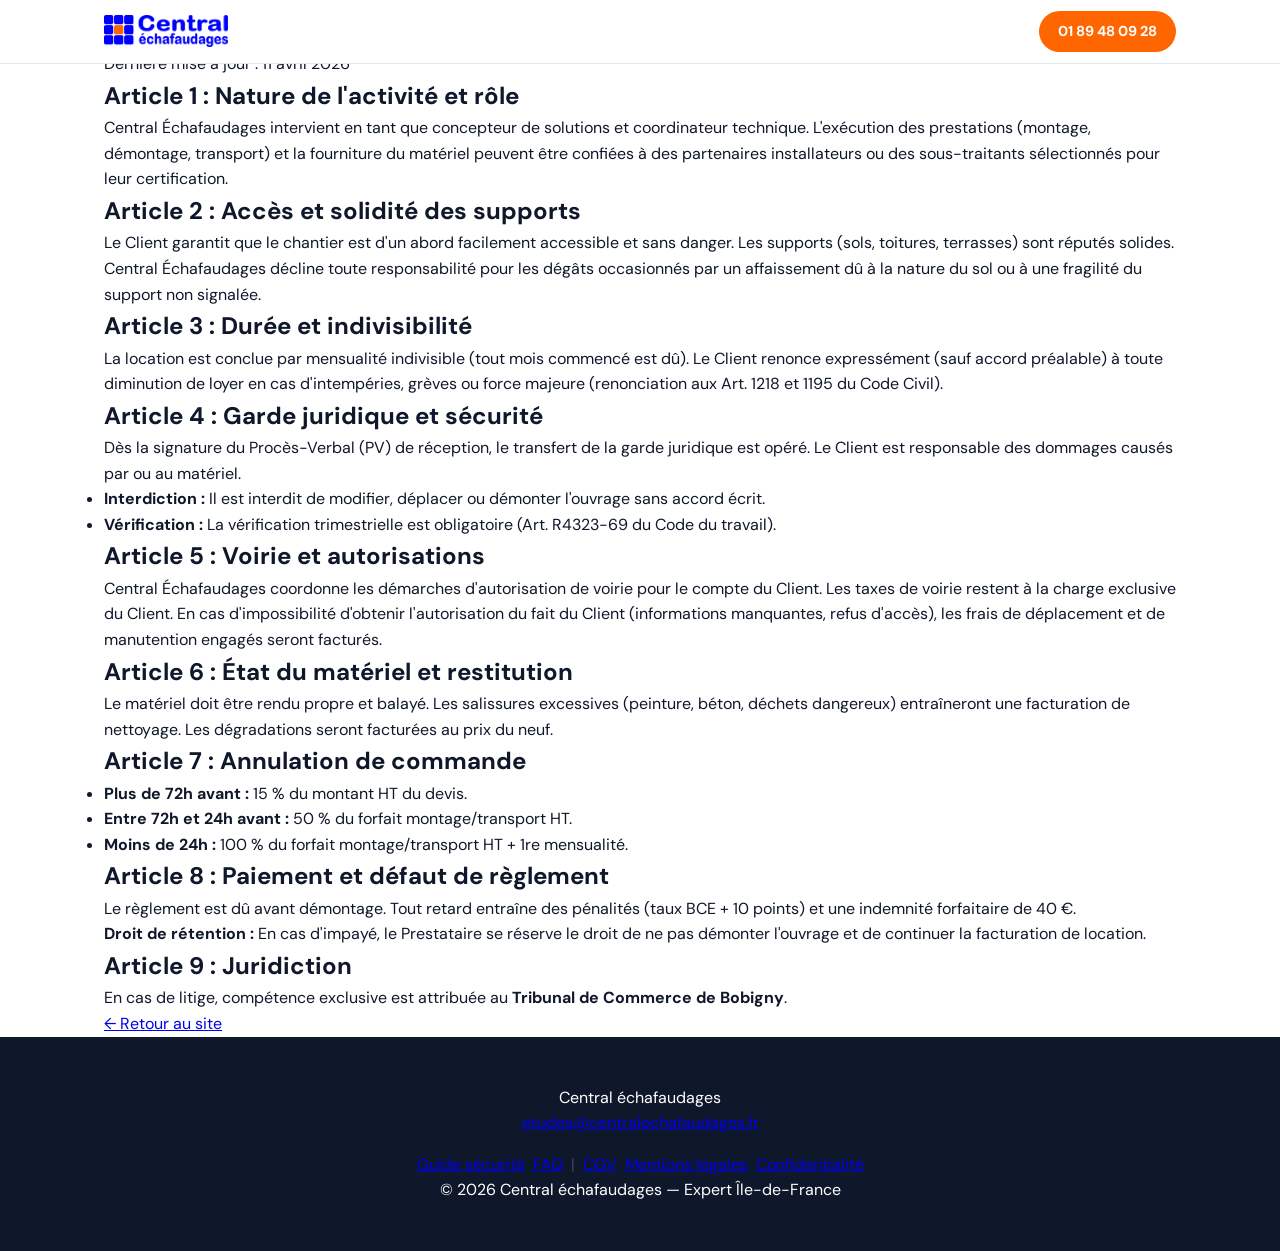
==== commit d48379ec: "Update cgv.html Déplacement des éléments de "style" vers "style.css"" ====
--- a/cgv.html
+++ b/cgv.html
@@ -1,5 +1,5 @@
 <!DOCTYPE html>
-<html lang="fr" class="no-snap">
+<html lang="fr" class="legal-page">
 <head>
     <meta charset="UTF-8">
     <meta name="viewport" content="width=device-width, initial-scale=1.0">
@@ -12,7 +12,7 @@
     <link rel="stylesheet" href="style.css">
 
 </head>
-<body class="page-standard">
+<body>
 
     <header>
         <div class="container">
@@ -25,7 +25,7 @@
         </div>
     </header>
 
-    <main>
+    <main class="legal-page">
         <div class="container">
             <div class="legal-content">
 
